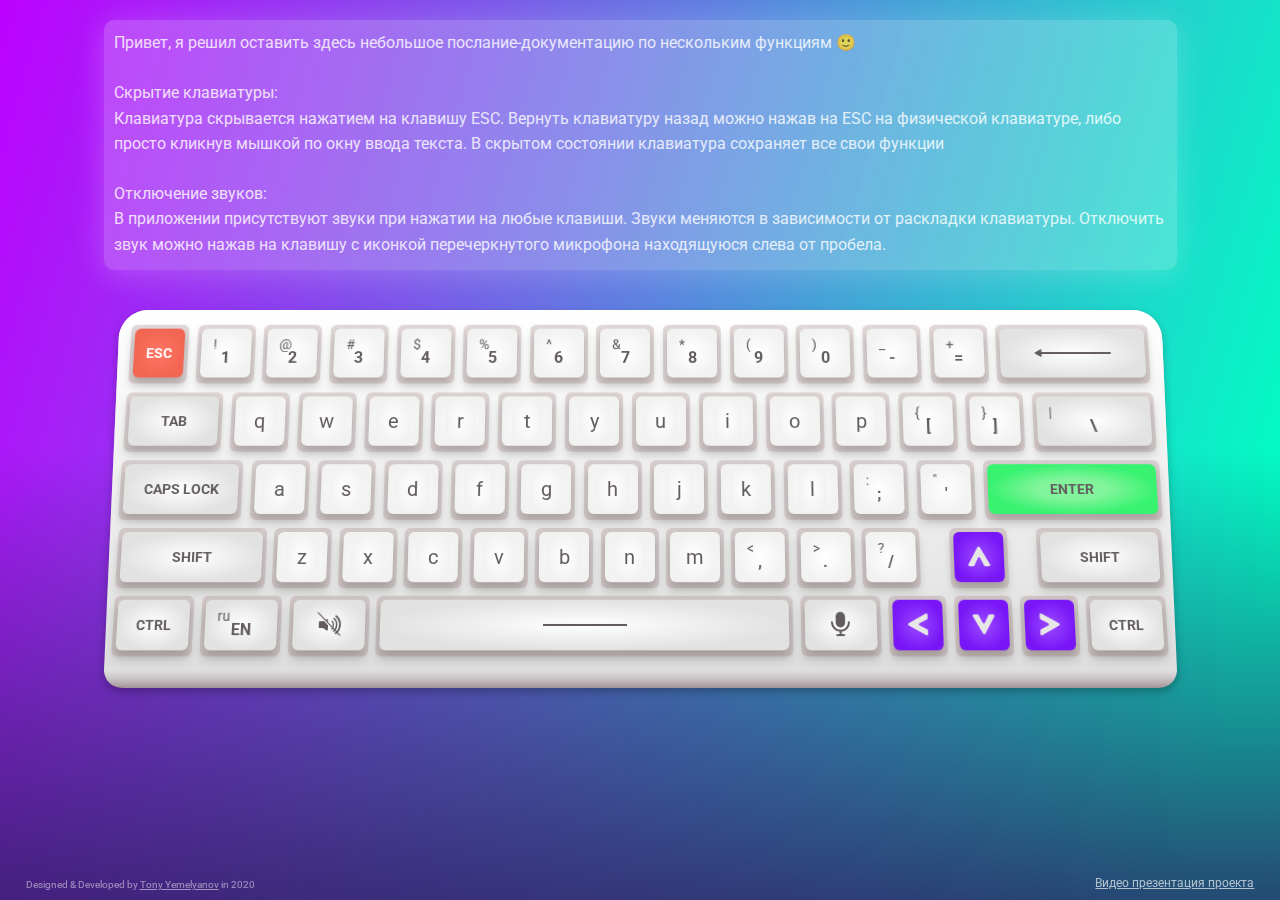
==== virtual-keyboard/index.html @ 0774f4b0 "feat: add new project description as a placeholder" ====
<!DOCTYPE html>
<html lang="en">

<head>
  <meta charset="UTF-8">
  <meta name="viewport" content="width=device-width, initial-scale=1.0">
  <link href="https://fonts.googleapis.com/css2?family=Roboto:wght@400;700&display=swap" rel="stylesheet">
  <link rel="icon" href="./assets/svg/favicon.png">
  <link rel="stylesheet" href="./css/main.min.css">
  <title>Virtual Keyboard</title>
</head>

<body>
  <main>
    <div class="container">

      <div class="screen-wrapper">
        <textarea class="screen" name="text-input" placeholder="Привет, я решил оставить здесь небольшое послание-документацию по нескольким функциям 🙂
   
Скрытие клавиатуры:
Клавиатура скрывается нажатием на клавишу ESC. Вернуть клавиатуру назад можно нажав на ESC на физической клавиатуре, либо просто кликнув мышкой по окну ввода текста. В скрытом состоянии клавиатура сохраняет все свои функции

Отключение звуков:
В приложении присутствуют звуки при нажатии на любые клавиши. Звуки меняются в зависимости от раскладки клавиатуры. Отключить звук можно нажав на клавишу с иконкой перечеркнутого микрофона находящуюся слева от пробела.

Голосовой ввод:
Функция голосового ввода запускается кнопкой с иконкой микрофона — находится она справа от пробела. Язык голосового ввода меняется в зависимости от текущей раскладки виртуальной клавиатуры. Для того чтобы приложение могло использовать микрофон, необходимо дать странице в браузере разрешение на использование микрофона, в противном случае при нажатии на кнопку голосового ввода здесь появится соответствующее сообщение. После предоставления разрешения и нажатия на кнопку, ее цвет поменяется, и функция голосового ввода будет работать до тех пор, пока ее не отключить. Отключается она повторным нажатием на ту же кнопку.

Язык:
Язык виртуальной клавиатуры никак не связан с языком, выбранным в системе — то есть если у вас в системе в данный момент русская раскладка, а раскладка виртуальной клавиатуры английская — ввод будет таким как на виртуальной клавиатуре даже если использовать приложения печатая на физической клавиатуре — это фича. Язык раскладки виртуальной клавиатуры меняется по нажатию на соответствующею клавишу, находящуюся справа от левого ctrl, но также можно и просто воспользоваться стандартной комбинацией Alt+Shift.

Стрелки:
Горизонтальные стрелки работают как обычные, а вертикальные переносят положение печати в самое начало текста, либо в самый конец (в зависимости от стрелки). При зажатом шифте стрелки позволяют выделять текст — работает это не как мы привыкли, но очень удобно 🤩 
* Если вдруг функционал вертикальных стрелок и выделение текста с их помощью, покажутся забагованными, пожалуйста не снижайте за это оценку, так как этот функционал не требуется по заданию — я сделал его ради интереса )

Спасибо что дочитали послание-документацию, надеюсь проверять этот проект будет интересно, я старался на максимум 🙂
Если возникнут вопросы, можно написать мне в Дискорде (TonyYem#4672)

"></textarea>
      </div>

      <div class="desk">

      </div>

      <div class="desk-wrapper">

        <div class="keyboard">
          <!-- row 1 -->
          <div class="key-row">
            <div class="key escape-wrapper" data="esc">
              <div class="key-special key__escape">ESC</div>
            </div>
            <div class="key num-wrapper">
              <div class="key-double key-input key-number" data="1" key="Digit1"><span class="symbols"><span
                    class="first">!</span><span class="second">1</span></span></div>
            </div>
            <div class="key num-wrapper">
              <div class="key-double key-input key-number" data="2" key="Digit2"><span class="symbols"><span
                    class="first">@</span><span class="second">2</span></span></div>
            </div>
            <div class="key num-wrapper">
              <div class="key-double key-input key-number" data="3" key="Digit3"><span class="symbols"><span
                    class="first">#</span><span class="second">3</span></span></div>
            </div>
            <div class="key num-wrapper">
              <div class="key-double key-input key-number" data="4" key="Digit4"><span class="symbols"><span
                    class="first">$</span><span class="second">4</span></span></div>
            </div>
            <div class="key num-wrapper">
              <div class="key-double key-input key-number" data="5" key="Digit5"><span class="symbols"><span
                    class="first">%</span><span class="second">5</span></span></div>
            </div>
            <div class="key num-wrapper">
              <div class="key-double key-input key-number" data="6" key="Digit6"><span class="symbols"><span
                    class="first">^</span><span class="second">6</span></span></div>
            </div>
            <div class="key num-wrapper">
              <div class="key-double key-input key-number" data="7" key="Digit7"><span class="symbols"><span
                    class="first">&</span><span class="second">7</span></span></div>
            </div>
            <div class="key num-wrapper">
              <div class="key-double key-input key-number" data="8" key="Digit8"><span class="symbols"><span
                    class="first">*</span><span class="second">8</span></span></div>
            </div>
            <div class="key num-wrapper">
              <div class="key-double key-input key-number" data="9" key="Digit9"><span class="symbols"><span
                    class="first">(</span><span class="second">9</span></span></div>
            </div>
            <div class="key num-wrapper">
              <div class="key-double key-input key-number" data="0" key="Digit0"><span class="symbols"><span
                    class="first">)</span><span class="second">0</span></span></div>
            </div>
            <div class="key num-wrapper">
              <div class="key-double key-input key-number" data="-" key="Minus"><span class="symbols"><span
                    class="first">_</span><span class="second">-</span></span></div>
            </div>
            <div class="key num-wrapper">
              <div class="key-double key-input key-number" data="=" key="Equal"><span class="symbols"><span
                    class="first">+</span><span class="second">=</span></span></div>
            </div>
            <div class="key backspace-wrapper">
              <div class="key-special key__backspace" key="Backspace"></div>
            </div>
          </div>
          <!-- row 2 -->
          <div class="key-row">
            <div class="key tab-wrapper">
              <div class="key-input key-special key__tab" data="&nbsp;&nbsp;&nbsp;&nbsp;" key="Tab">TAB</div>
            </div>
            <div class="key letter-wrapper">
              <div class="key-input key-letter key-switchable" data="q" key="KeyQ">q</div>
            </div>
            <div class="key letter-wrapper">
              <div class="key-input key-letter key-switchable" data="w" key="KeyW">w</div>
            </div>
            <div class="key letter-wrapper">
              <div class="key-input key-letter key-switchable" data="e" key="KeyE">e</div>
            </div>
            <div class="key letter-wrapper">
              <div class="key-input key-letter key-switchable" data="r" key="KeyR">r</div>
            </div>
            <div class="key letter-wrapper">
              <div class="key-input key-letter key-switchable" data="t" key="KeyT">t</div>
            </div>
            <div class="key letter-wrapper">
              <div class="key-input key-letter key-switchable" data="y" key="KeyY">y</div>
            </div>
            <div class="key letter-wrapper">
              <div class="key-input key-letter key-switchable" data="u" key="KeyU">u</div>
            </div>
            <div class="key letter-wrapper">
              <div class="key-input key-letter key-switchable" data="i" key="KeyI">i</div>
            </div>
            <div class="key letter-wrapper">
              <div class="key-input key-letter key-switchable" data="o" key="KeyO">o</div>
            </div>
            <div class="key letter-wrapper">
              <div class="key-input key-letter key-switchable" data="p" key="KeyP">p</div>
            </div>
            <div class="key letter-wrapper">
              <div class="key-input key-double key-extra key-switchable" data="[" key="BracketLeft"><span
                  class="symbols"><span class="first">{</span><span class="second">[</span></span></div>
            </div>
            <div class="key letter-wrapper">
              <div class="key-input key-double key-extra key-switchable" data="]" key="BracketRight"><span
                  class="symbols"><span class="first">}</span><span class="second">]</span></span></div>
            </div>
            <div class="key">
              <div class="key-input key-double key__backslash key-extra key-switchable" data="\" key="Backslash"><span
                  class="symbols"><span class="first">|</span><span class="second">\</span></span></div>
            </div>
          </div>
          <!-- row 3 -->
          <div class="key-row">
            <!-- <div class="key key__active-grad caps-wrapper"> -->
            <div class="key caps-wrapper">
              <!-- <div class="key-special key__pressed key__caps">CAPS LOCK</div> -->
              <div class="key-special key__caps">CAPS LOCK</div>
            </div>
            <div class="key letter-wrapper">
              <div class="key-input key-letter key-switchable" data="a" key="KeyA">a</div>
            </div>
            <div class="key letter-wrapper">
              <div class="key-input key-letter key-switchable" data="s" key="KeyS">s</div>
            </div>
            <div class="key letter-wrapper">
              <div class="key-input key-letter key-switchable" data="d" key="KeyD">d</div>
            </div>
            <div class="key letter-wrapper">
              <div class="key-input key-letter key-switchable" data="f" key="KeyF">f</div>
            </div>
            <div class="key letter-wrapper">
              <div class="key-input key-letter key-switchable" data="g" key="KeyG">g</div>
            </div>
            <div class="key letter-wrapper">
              <div class="key-input key-letter key-switchable" data="h" key="KeyH">h</div>
            </div>
            <div class="key letter-wrapper">
              <div class="key-input key-letter key-switchable" data="j" key="KeyJ">j</div>
            </div>
            <div class="key letter-wrapper">
              <div class="key-input key-letter key-switchable" data="k" key="KeyK">k</div>
            </div>
            <div class="key letter-wrapper">
              <div class="key-input key-letter key-switchable" data="l" key="KeyL">l</div>
            </div>
            <div class="key letter-wrapper">
              <div class="key-input key-double key-extra key-switchable" data=";" key="Semicolon"><span
                  class="symbols"><span class="first">:</span><span class="second">;</span></span></div>
            </div>
            <div class="key letter-wrapper">
              <div class="key-input key-double key-extra key-switchable" data="'" key="Quote"><span
                  class="symbols"><span class="first">"</span><span class="second">'</span></span></div>
            </div>
            <div class="key">
              <div class="key-input key-special key__enter" data="&#13" key="Enter">ENTER</div>
            </div>
          </div>

          <!-- row 4 -->
          <div class="key-row">
            <div class="key lshift-wrapper">
              <div class="key-special key__lshift" data="shift">SHIFT</div>
            </div>
            <div class="key letter-wrapper">
              <div class="key-input key-letter key-switchable" data="z" key="KeyZ">z</div>
            </div>
            <div class="key letter-wrapper">
              <div class="key-input key-letter key-switchable" data="x" key="KeyX">x</div>
            </div>
            <div class="key letter-wrapper">
              <div class="key-input key-letter key-switchable" data="c" key="KeyC">c</div>
            </div>
            <div class="key letter-wrapper">
              <div class="key-input key-letter key-switchable" data="v" key="KeyV">v</div>
            </div>
            <div class="key letter-wrapper">
              <div class="key-input key-letter key-switchable" data="b" key="KeyB">b</div>
            </div>
            <div class="key letter-wrapper">
              <div class="key-input key-letter key-switchable" data="n" key="KeyN">n</div>
            </div>
            <div class="key letter-wrapper">
              <div class="key-input key-letter key-switchable" data="m" key="KeyM">m</div>
            </div>
            <div class="key letter-wrapper">
              <div class="key-input key-double key-extra key-switchable" data="," key="Comma"><span
                  class="symbols"><span class="first">
                    <</span> <span class="second">,
                  </span></span></div>
            </div>
            <div class="key letter-wrapper">
              <div class="key-input key-double key-extra key-switchable" data="." key="Period"><span
                  class="symbols"><span class="first">></span><span class="second">.</span></span></div>
            </div>
            <div class="key letter-wrapper" id="beforeArr">
              <div class="key-input key-double key-extra key-switchable" data="/" key="Slash"><span
                  class="symbols"><span class="first">?</span><span class="second">/</span></span></div>
            </div>
            <div class="key arrow-wrapper" id="arrow-top">
              <div class="key-arrow key__arrtop" data="top"></div>
            </div>
            <div class="key rshift-wrapper">
              <div class="key-special key__rshift" data="shift">SHIFT</div>
            </div>
          </div>

          <!-- row 5 -->
          <div class="key-row">
            <div class="key lctrl-wrapper ctrlKeys">
              <div class="key-special key__lctrl">CTRL</div>
            </div>
            <div class="key">
              <div class="key-double key__lang"><span class="symbols"><span class="first">ru</span><span
                    class="second">EN</span></span></div>
            </div>
            <div class="key mute-wrapper">
              <div class="key-special key__mute"></div>
            </div>
            <div class="key space-wrapper">
              <div class="key-input key-special key__space" data=" " key="Space"></div>
            </div>
            <div class="key speak-wrapper">
              <div class="key-special key__speak"></div>
            </div>
            <div class="key arrow-wrapper" id="arrow-left">
              <div class="key-arrow key__arrleft" data="left"></div>
            </div>
            <div class="key arrow-wrapper" id="arrow-bot">
              <div class="key-arrow key__arrbot" data="bottom"></div>
            </div>
            <div class="key arrow-wrapper" id="arrow-right">
              <div class="key-arrow key__arrright" data="right"></div>
            </div>
            <div class="key rctrl-wrapper ctrlKeys">
              <div class="key-special key__rctrl">CTRL</div>

            </div>
          </div>

        </div>

      </div>

      <a href="https://youtu.be/UtrLPo7qcpk" class="about" target="_blank">
        Видео презентация проекта
      </a>

      <div class="copyright">
        Designed & Developed by <a href="https://github.com/macroG0D" target="_blank">Tony Yemelyanov</a> in 2020
      </div>
    </div>

  </main>


  <script src="js/main.js"></script>
</body>

</html>
---- virtual-keyboard/css/main.min.css ----
article,aside,details,figcaption,figure,footer,header,hgroup,nav,section,summary{display:block}audio,canvas,video{display:inline-block}audio:not([controls]){display:none;height:0}[hidden],template{display:none}html{background:#fff;color:#000;-webkit-text-size-adjust:100%;-ms-text-size-adjust:100%}html,button,input,select,textarea{font-family:sans-serif}body{margin:0}a{background:transparent}a:focus{outline:thin dotted}a:hover,a:active{outline:0}h1{font-size:2em;margin:0.67em 0}h2{font-size:1.5em;margin:0.83em 0}h3{font-size:1.17em;margin:1em 0}h4{font-size:1em;margin:1.33em 0}h5{font-size:.83em;margin:1.67em 0}h6{font-size:.75em;margin:2.33em 0}abbr[title]{border-bottom:1px dotted}b,strong{font-weight:bold}dfn{font-style:italic}mark{background:#ff0;color:#000}code,kbd,pre,samp{font-family:monospace, serif;font-size:1em}pre{white-space:pre;white-space:pre-wrap;word-wrap:break-word}q{quotes:"\201C" "\201D" "\2018" "\2019"}q:before,q:after{content:'';content:none}small{font-size:80%}sub,sup{font-size:75%;line-height:0;position:relative;vertical-align:baseline}sup{top:-0.5em}sub{bottom:-0.25em}img{border:0}svg:not(:root){overflow:hidden}figure{margin:0}fieldset{border:1px solid #c0c0c0;margin:0 2px;padding:0.35em 0.625em 0.75em}legend{border:0;padding:0;white-space:normal}button,input,select,textarea{font-family:inherit;font-size:100%;margin:0;vertical-align:baseline}button,input{line-height:normal}button,select{text-transform:none}button,html input[type="button"],input[type="reset"],input[type="submit"]{-webkit-appearance:button;cursor:pointer}button[disabled],input[disabled]{cursor:default}button::-moz-focus-inner,input::-moz-focus-inner{border:0;padding:0}textarea{overflow:auto;vertical-align:top}table{border-collapse:collapse;border-spacing:0}input[type="search"]{-webkit-appearance:textfield;-webkit-box-sizing:content-box;box-sizing:content-box}input[type="search"]::-webkit-search-cancel-button,input[type="search"]::-webkit-search-decoration{-webkit-appearance:none}input[type="checkbox"],input[type="radio"]{-webkit-box-sizing:border-box;box-sizing:border-box;padding:0}:root{font-size:10px;font-family:Roboto}*{-webkit-box-sizing:border-box;box-sizing:border-box}a{outline:none}a:focus{outline:none}textarea{resize:none;outline:none;border:none}main{background:linear-gradient(285.81deg, #00FFC2 6.69%, #BD00FF 100.21%),linear-gradient(90deg, #ABBAC8 0%, #B4C4D2 100%),#C4C4C4;min-height:100vh;position:relative}main .container{max-width:120rem;padding:0 1rem;margin:auto}main .container .copyright{color:rgba(255,255,255,0.5);position:fixed;bottom:1rem;left:2%;z-index:1;max-width:52%;text-align:left}main .container .copyright a{color:rgba(255,255,255,0.5)}main .container .about{color:rgba(255,255,255,0.644);position:fixed;z-index:1;text-align:right;font-size:1.2rem;right:2%;bottom:1rem;max-width:45%}main .screen-wrapper{min-width:10rem;max-width:107.3rem;padding:6rem 1rem 0;margin:auto;display:-webkit-box;display:-ms-flexbox;display:flex;-webkit-box-pack:center;-ms-flex-pack:center;justify-content:center}@media (max-height: 900px){main .screen-wrapper{padding:2rem 0 0}}main .screen{font-family:Roboto;font-weight:400;font-size:1.8rem;line-height:140%;padding:2.4rem 4rem 4rem 2.8rem;z-index:10;width:80%;min-width:10rem;max-width:107.3rem;height:30rem;max-height:30rem;background:rgba(255,255,255,0.22);-webkit-box-shadow:0px 4px 30px 2px rgba(255,255,255,0.2);box-shadow:0px 4px 30px 2px rgba(255,255,255,0.2);border-radius:1rem;color:#fff;-webkit-transition:all .4s;transition:all .4s;cursor:auto}main .screen::-webkit-input-placeholder{color:#fff;font-size:1.6rem;opacity:0.8}main .screen:-ms-input-placeholder{color:#fff;font-size:1.6rem;opacity:0.8}main .screen::-ms-input-placeholder{color:#fff;font-size:1.6rem;opacity:0.8}main .screen::placeholder{color:#fff;font-size:1.6rem;opacity:0.8}main .screen::-webkit-scrollbar{width:1.4rem}main .screen::-webkit-scrollbar-track{background-color:rgba(255,255,255,0.212)}main .screen::-webkit-scrollbar-thumb{background-color:rgba(51,255,153,0.89);border-radius:5rem}@media (max-height: 900px){main .screen{padding:1rem;max-height:25rem;width:100%}}@media (max-height: 740px){main .screen{max-height:20rem}}@media (max-height: 687px){main .screen{max-height:15rem}}main .desk-wrapper{padding:0;padding-bottom:6rem;position:relative;overflow:hidden}@media (max-height: 900px){main .desk-wrapper{padding-bottom:1rem}}main .keyboard{-webkit-perspective-origin:50% 50%;perspective-origin:50% 50%;-webkit-perspective:70rem;perspective:70rem;margin:4rem auto;padding-top:1.4rem;background:url("../assets/svg/keyboard_skeleton.svg");background-size:cover;background-repeat:no-repeat;height:37.8rem;min-width:10rem;max-width:107.3rem;position:relative;-webkit-user-select:none;-moz-user-select:none;-ms-user-select:none;user-select:none;bottom:0;-webkit-transition:bottom 0.4s;transition:bottom 0.4s;z-index:10;-webkit-filter:drop-shadow(0px 4px 4px rgba(0,0,0,0.25));filter:drop-shadow(0px 4px 4px rgba(0,0,0,0.25))}@media (max-width: 1140px){main .keyboard{-webkit-perspective-origin:0% 0%;perspective-origin:0% 0%;-webkit-perspective:0rem;perspective:0rem;background:rgba(255,255,255,0.589);border-radius:1.5rem}}@media (max-height: 687px){main .keyboard{margin-top:1.5rem}}@media (max-height: 612px){main .keyboard:nth-child(n){height:100%;padding-bottom:1rem}}main .keyboard__hidden{bottom:-50rem}main .key-row{display:-webkit-box;display:-ms-flexbox;display:flex;height:6rem;-webkit-box-pack:justify;-ms-flex-pack:justify;justify-content:space-between;margin:0 auto .8rem auto}main .key-row:first-child{width:95%}main .key-row:nth-child(2){width:96%}main .key-row:nth-child(3){width:97%}main .key-row:nth-child(4){width:97.5%}main .key-row:last-child{width:98.2%}@media (max-width: 1140px){main .key-row{-webkit-transform:rotateX(0deg);transform:rotateX(0deg)}main .key-row:nth-child(n){width:99%}}@media (max-width: 906px){main .key-row{-webkit-box-pack:justify;-ms-flex-pack:justify;justify-content:space-between}main .key-row:nth-child(n){width:99%}}@media (max-height: 612px){main .key-row:nth-child(n){height:5.5rem}}@media (max-height: 540px){main .key-row:nth-child(n){height:5rem}}.key-special{display:-webkit-box;display:-ms-flexbox;display:flex;position:relative;-webkit-box-pack:center;-ms-flex-pack:center;justify-content:center;min-width:5rem;width:5rem;height:5rem;padding:1.2rem;-webkit-box-align:center;-ms-flex-align:center;align-items:center;border-radius:.6rem;background:radial-gradient(50% 50% at 50% 50%, #fff 0%, rgba(255,255,255,0) 100%);font-size:1.4rem;font-weight:700;color:#fff}.key-special:hover{-webkit-filter:drop-shadow(0px 4px 5px rgba(0,0,0,0));filter:drop-shadow(0px 4px 5px rgba(0,0,0,0));-webkit-transform:rotateZ(0.5deg);transform:rotateZ(0.5deg)}@media (max-width: 1140px){.key-special{width:10rem}}@media (max-width: 906px){.key-special{font-size:1.4rem;width:100%}}.key-double{display:-webkit-box;display:-ms-flexbox;display:flex;-webkit-box-pack:center;-ms-flex-pack:center;justify-content:center;width:5rem;height:5rem;padding:1.2rem;-webkit-box-align:center;-ms-flex-align:center;align-items:center;border-radius:.6rem;background:radial-gradient(50% 50% at 50% 50%, #fff 0%, rgba(255,255,255,0) 100%);font-size:1.4rem;font-weight:700;color:#625c5c;background:radial-gradient(50% 50% at 50% 50%, #fff 0%, rgba(255,255,255,0) 100%),#F2F2F2}.key-double .symbols{display:-webkit-box;display:-ms-flexbox;display:flex;-webkit-box-orient:vertical;-webkit-box-direction:normal;-ms-flex-direction:column;flex-direction:column;width:100%}.key-double .symbols .first{font-size:1.4rem;font-weight:400;position:relative}.key-double .symbols .second{position:relative;font-size:1.6rem;margin:auto;bottom:0.4rem}.key-double:hover{-webkit-filter:drop-shadow(0px 4px 5px rgba(0,0,0,0));filter:drop-shadow(0px 4px 5px rgba(0,0,0,0));-webkit-transform:rotateZ(0.5deg);transform:rotateZ(0.5deg)}@media (max-width: 1140px){.key-double{width:5rem}}@media (max-width: 906px){.key-double{width:100%;border-radius:.4rem}.key-double .symbols .first{font-size:1.4rem;left:-.5rem}.key-double .symbols .second{font-size:1.4rem;bottom:0rem;right:-.5rem}}@media (max-width: 740px){.key-double .symbols{width:100%;margin:auto}.key-double .symbols .first{right:0}.key-double .symbols .second{right:0rem}}.key-letter{display:-webkit-box;display:-ms-flexbox;display:flex;-webkit-box-pack:center;-ms-flex-pack:center;justify-content:center;width:5rem;height:5rem;padding:1.2rem;-webkit-box-align:center;-ms-flex-align:center;align-items:center;border-radius:.6rem;background:radial-gradient(50% 50% at 50% 50%, #fff 0%, rgba(255,255,255,0) 100%);font-size:2rem;font-weight:400;color:#625c5c;background:radial-gradient(50% 50% at 50% 50%, #fff 0%, rgba(255,255,255,0) 100%),#F2F2F2}.key-letter:hover{-webkit-filter:drop-shadow(0px 4px 5px rgba(0,0,0,0));filter:drop-shadow(0px 4px 5px rgba(0,0,0,0));-webkit-transform:rotateZ(0.5deg);transform:rotateZ(0.5deg)}@media (max-width: 906px){.key-letter{width:95%;font-size:1.6rem;border-radius:.4rem}}@media (max-width: 620px){.key-letter{font-size:1.5rem}}.key{display:-webkit-box;display:-ms-flexbox;display:flex;-webkit-box-pack:center;-ms-flex-pack:center;justify-content:center;-webkit-box-align:center;-ms-flex-align:center;align-items:center;padding:.4rem .4rem .6rem;background:rgba(152,113,113,0.26);height:6rem;cursor:pointer;-webkit-filter:drop-shadow(0px 0.6rem 0.4rem rgba(0,0,0,0.25));filter:drop-shadow(0px 0.6rem 0.4rem rgba(0,0,0,0.25));border-radius:.6rem}.key .key-special{background:radial-gradient(50% 50% at 50% 50%, #fff 0%, rgba(255,255,255,0) 100%),#E2E2E2}.key .key-arrow{display:-webkit-box;display:-ms-flexbox;display:flex;-webkit-box-pack:center;-ms-flex-pack:center;justify-content:center;width:5rem;height:5rem;padding:1.2rem;-webkit-box-align:center;-ms-flex-align:center;align-items:center;border-radius:.6rem;background:radial-gradient(50% 50% at 50% 50%, #fff 0%, rgba(255,255,255,0) 100%);font-weight:400;position:relative;background:radial-gradient(50% 50% at 50% 50%, #9948FF 0%, rgba(153,72,255,0) 100%),#7916F7}.key .key-arrow:hover{-webkit-filter:drop-shadow(0px 4px 5px rgba(0,0,0,0));filter:drop-shadow(0px 4px 5px rgba(0,0,0,0));-webkit-transform:rotateZ(0.5deg);transform:rotateZ(0.5deg)}.key__escape{background:radial-gradient(50% 50% at 50% 50%, #FF7563 0%, #F16552 100%),#F16552 !important}@media (max-width: 1140px){.key__escape{width:5rem}}.key__backspace{display:-webkit-box;display:-ms-flexbox;display:flex;position:relative;-webkit-box-pack:center;-ms-flex-pack:center;justify-content:center;min-width:5rem;width:14.5rem;height:5rem;padding:1.2rem;-webkit-box-align:center;-ms-flex-align:center;align-items:center;border-radius:.6rem;background:radial-gradient(50% 50% at 50% 50%, #fff 0%, rgba(255,255,255,0) 100%);font-size:1.4rem;font-weight:700;color:#625c5c}.key__backspace:hover{-webkit-filter:drop-shadow(0px 4px 5px rgba(0,0,0,0));filter:drop-shadow(0px 4px 5px rgba(0,0,0,0));-webkit-transform:rotateZ(0.5deg);transform:rotateZ(0.5deg)}@media (max-width: 1140px){.key__backspace{width:10rem}}@media (max-width: 906px){.key__backspace{font-size:1.4rem;width:100%}}.key__backspace:after{content:url(../assets/svg/backspace.svg);position:absolute}@media (max-width: 1140px){.key__backspace{width:10rem}.key__backspace:after{content:url(../assets/svg/backspace-small.svg);position:absolute}}.key__tab{display:-webkit-box;display:-ms-flexbox;display:flex;position:relative;-webkit-box-pack:center;-ms-flex-pack:center;justify-content:center;min-width:5rem;width:8.9rem;height:5rem;padding:1.2rem;-webkit-box-align:center;-ms-flex-align:center;align-items:center;border-radius:.6rem;background:radial-gradient(50% 50% at 50% 50%, #fff 0%, rgba(255,255,255,0) 100%);font-size:1.4rem;font-weight:700;color:#625c5c}.key__tab:hover{-webkit-filter:drop-shadow(0px 4px 5px rgba(0,0,0,0));filter:drop-shadow(0px 4px 5px rgba(0,0,0,0));-webkit-transform:rotateZ(0.5deg);transform:rotateZ(0.5deg)}@media (max-width: 1140px){.key__tab{width:10rem}}@media (max-width: 906px){.key__tab{font-size:1.4rem;width:100%}}.key__backslash{display:-webkit-box;display:-ms-flexbox;display:flex;-webkit-box-pack:center;-ms-flex-pack:center;justify-content:center;width:11.4rem;height:5rem;padding:1.2rem;-webkit-box-align:center;-ms-flex-align:center;align-items:center;border-radius:.6rem;background:radial-gradient(50% 50% at 50% 50%, #fff 0%, rgba(255,255,255,0) 100%);font-size:1.4rem;font-weight:700;color:#625c5c;background:radial-gradient(50% 50% at 50% 50%, #fff 0%, rgba(255,255,255,0) 100%),#E2E2E2}.key__backslash .symbols{display:-webkit-box;display:-ms-flexbox;display:flex;-webkit-box-orient:vertical;-webkit-box-direction:normal;-ms-flex-direction:column;flex-direction:column;width:100%}.key__backslash .symbols .first{font-size:1.4rem;font-weight:400;position:relative}.key__backslash .symbols .second{position:relative;font-size:1.6rem;margin:auto;bottom:0.4rem}.key__backslash:hover{-webkit-filter:drop-shadow(0px 4px 5px rgba(0,0,0,0));filter:drop-shadow(0px 4px 5px rgba(0,0,0,0));-webkit-transform:rotateZ(0.5deg);transform:rotateZ(0.5deg)}@media (max-width: 1140px){.key__backslash{width:5rem}}@media (max-width: 906px){.key__backslash{width:100%;border-radius:.4rem}.key__backslash .symbols .first{font-size:1.4rem;left:-.5rem}.key__backslash .symbols .second{font-size:1.4rem;bottom:0rem;right:-.5rem}}@media (max-width: 740px){.key__backslash .symbols{width:100%;margin:auto}.key__backslash .symbols .first{right:0}.key__backslash .symbols .second{right:0rem}}.key__caps{display:-webkit-box;display:-ms-flexbox;display:flex;position:relative;-webkit-box-pack:center;-ms-flex-pack:center;justify-content:center;min-width:5rem;width:11.4rem;height:5rem;padding:1.2rem;-webkit-box-align:center;-ms-flex-align:center;align-items:center;border-radius:.6rem;background:radial-gradient(50% 50% at 50% 50%, #fff 0%, rgba(255,255,255,0) 100%);font-size:1.4rem;font-weight:700;color:#625c5c}.key__caps:hover{-webkit-filter:drop-shadow(0px 4px 5px rgba(0,0,0,0));filter:drop-shadow(0px 4px 5px rgba(0,0,0,0));-webkit-transform:rotateZ(0.5deg);transform:rotateZ(0.5deg)}@media (max-width: 1140px){.key__caps{width:10rem}}@media (max-width: 906px){.key__caps{font-size:1.4rem;width:100%}}.key__enter{display:-webkit-box;display:-ms-flexbox;display:flex;position:relative;-webkit-box-pack:center;-ms-flex-pack:center;justify-content:center;min-width:5rem;width:16.9rem;height:5rem;padding:1.2rem;-webkit-box-align:center;-ms-flex-align:center;align-items:center;border-radius:.6rem;background:radial-gradient(50% 50% at 50% 50%, #fff 0%, rgba(255,255,255,0) 100%);font-size:1.4rem;font-weight:700;color:#625c5c;background:radial-gradient(50% 50% at 50% 50%, #82f49b 40.62%, rgba(0,255,85,0.541) 100%),#79e490 !important}.key__enter:hover{-webkit-filter:drop-shadow(0px 4px 5px rgba(0,0,0,0));filter:drop-shadow(0px 4px 5px rgba(0,0,0,0));-webkit-transform:rotateZ(0.5deg);transform:rotateZ(0.5deg)}@media (max-width: 1140px){.key__enter{width:10rem}}@media (max-width: 906px){.key__enter{font-size:1.4rem;width:100%}}.key__lshift{display:-webkit-box;display:-ms-flexbox;display:flex;position:relative;-webkit-box-pack:center;-ms-flex-pack:center;justify-content:center;min-width:5rem;width:14.1rem;height:5rem;padding:1.2rem;-webkit-box-align:center;-ms-flex-align:center;align-items:center;border-radius:.6rem;background:radial-gradient(50% 50% at 50% 50%, #fff 0%, rgba(255,255,255,0) 100%);font-size:1.4rem;font-weight:700;color:#625c5c}.key__lshift:hover{-webkit-filter:drop-shadow(0px 4px 5px rgba(0,0,0,0));filter:drop-shadow(0px 4px 5px rgba(0,0,0,0));-webkit-transform:rotateZ(0.5deg);transform:rotateZ(0.5deg)}@media (max-width: 1140px){.key__lshift{width:10rem}}@media (max-width: 906px){.key__lshift{font-size:1.4rem;width:100%}}.key__rshift{display:-webkit-box;display:-ms-flexbox;display:flex;position:relative;-webkit-box-pack:center;-ms-flex-pack:center;justify-content:center;min-width:5rem;width:11.8rem;height:5rem;padding:1.2rem;-webkit-box-align:center;-ms-flex-align:center;align-items:center;border-radius:.6rem;background:radial-gradient(50% 50% at 50% 50%, #fff 0%, rgba(255,255,255,0) 100%);font-size:1.4rem;font-weight:700;color:#625c5c}.key__rshift:hover{-webkit-filter:drop-shadow(0px 4px 5px rgba(0,0,0,0));filter:drop-shadow(0px 4px 5px rgba(0,0,0,0));-webkit-transform:rotateZ(0.5deg);transform:rotateZ(0.5deg)}@media (max-width: 1140px){.key__rshift{width:10rem}}@media (max-width: 906px){.key__rshift{font-size:1.4rem;width:100%}}.key__lctrl,.key__rctrl,.key__mute,.key__speak{display:-webkit-box;display:-ms-flexbox;display:flex;position:relative;-webkit-box-pack:center;-ms-flex-pack:center;justify-content:center;min-width:5rem;width:7.2rem;height:5rem;padding:1.2rem;-webkit-box-align:center;-ms-flex-align:center;align-items:center;border-radius:.6rem;background:radial-gradient(50% 50% at 50% 50%, #fff 0%, rgba(255,255,255,0) 100%);font-size:1.4rem;font-weight:700;color:#625c5c}.key__lctrl:hover,.key__rctrl:hover,.key__mute:hover,.key__speak:hover{-webkit-filter:drop-shadow(0px 4px 5px rgba(0,0,0,0));filter:drop-shadow(0px 4px 5px rgba(0,0,0,0));-webkit-transform:rotateZ(0.5deg);transform:rotateZ(0.5deg)}@media (max-width: 1140px){.key__lctrl,.key__rctrl,.key__mute,.key__speak{width:10rem}}@media (max-width: 906px){.key__lctrl,.key__rctrl,.key__mute,.key__speak{font-size:1.4rem;width:100%}}.key__mute:after{content:url(../assets/svg/mute.svg);position:absolute}.key__speak:after{content:url(../assets/svg/speak.svg);position:absolute}.key__lang{display:-webkit-box;display:-ms-flexbox;display:flex;-webkit-box-pack:center;-ms-flex-pack:center;justify-content:center;width:7.2rem;height:5rem;padding:1.2rem;-webkit-box-align:center;-ms-flex-align:center;align-items:center;border-radius:.6rem;background:radial-gradient(50% 50% at 50% 50%, #fff 0%, rgba(255,255,255,0) 100%);font-size:1.4rem;font-weight:700;color:#625c5c;background:radial-gradient(50% 50% at 50% 50%, #fff 0%, rgba(255,255,255,0) 100%),#E2E2E2}.key__lang .symbols{display:-webkit-box;display:-ms-flexbox;display:flex;-webkit-box-orient:vertical;-webkit-box-direction:normal;-ms-flex-direction:column;flex-direction:column;width:100%}.key__lang .symbols .first{font-size:1.4rem;font-weight:400;position:relative}.key__lang .symbols .second{position:relative;font-size:1.6rem;margin:auto;bottom:0.4rem}.key__lang:hover{-webkit-filter:drop-shadow(0px 4px 5px rgba(0,0,0,0));filter:drop-shadow(0px 4px 5px rgba(0,0,0,0));-webkit-transform:rotateZ(0.5deg);transform:rotateZ(0.5deg)}@media (max-width: 1140px){.key__lang{width:5rem}}@media (max-width: 906px){.key__lang{width:100%;border-radius:.4rem}.key__lang .symbols .first{font-size:1.4rem;left:-.5rem}.key__lang .symbols .second{font-size:1.4rem;bottom:0rem;right:-.5rem}}@media (max-width: 740px){.key__lang .symbols{width:100%;margin:auto}.key__lang .symbols .first{right:0}.key__lang .symbols .second{right:0rem}}.key__space{display:-webkit-box;display:-ms-flexbox;display:flex;position:relative;-webkit-box-pack:center;-ms-flex-pack:center;justify-content:center;min-width:5rem;width:40.9rem;height:5rem;padding:1.2rem;-webkit-box-align:center;-ms-flex-align:center;align-items:center;border-radius:.6rem;background:radial-gradient(50% 50% at 50% 50%, #fff 0%, rgba(255,255,255,0) 100%);font-size:1.4rem;font-weight:700;color:#625c5c}.key__space:hover{-webkit-filter:drop-shadow(0px 4px 5px rgba(0,0,0,0));filter:drop-shadow(0px 4px 5px rgba(0,0,0,0));-webkit-transform:rotateZ(0.5deg);transform:rotateZ(0.5deg)}@media (max-width: 1140px){.key__space{width:10rem}}@media (max-width: 906px){.key__space{font-size:1.4rem;width:100%}}.key__space:after{content:"";position:absolute;width:8.4rem;height:0.2rem;background:#625c5c}.key__space:hover{-webkit-transform:rotateZ(0.15deg) !important;transform:rotateZ(0.15deg) !important}@media (max-width: 1140px){.key__space{width:25rem}}.key__arrtop{position:relative}.key__arrtop:after{content:"";background-image:url("../assets/svg/top.svg");background-size:100% 100%;width:100%;height:100%;position:absolute;top:.2rem}@media (max-width: 650px){.key__arrtop:after{width:80%;height:80%;top:.7rem}}.key__arrleft{position:relative}.key__arrleft:after{content:"";background-image:url("../assets/svg/left.svg");background-size:100% 100%;width:100%;height:100%;position:absolute;top:.2rem}@media (max-width: 650px){.key__arrleft:after{width:80%;height:80%;top:.7rem}}.key__arrbot{position:relative}.key__arrbot:after{content:"";background-image:url("../assets/svg/bot.svg");background-size:100% 100%;width:100%;height:100%;position:absolute;top:.2rem}@media (max-width: 650px){.key__arrbot:after{width:80%;height:80%;top:.7rem}}.key__arrright{position:relative}.key__arrright:after{content:"";background-image:url("../assets/svg/right.svg");background-size:100% 100%;width:100%;height:100%;position:absolute;top:.2rem}@media (max-width: 650px){.key__arrright:after{width:80%;height:80%;top:.7rem}}.key:hover{-webkit-transition:all .2s ease;transition:all .2s ease;-webkit-filter:drop-shadow(0px 4px 5px rgba(0,0,0,0));filter:drop-shadow(0px 4px 5px rgba(0,0,0,0));background:rgba(152,113,113,0.5)}.key__active-grad{-webkit-filter:drop-shadow(0px 4px 5px rgba(0,0,0,0));filter:drop-shadow(0px 4px 5px rgba(0,0,0,0))}.key__active-grad:before{content:"";background:linear-gradient(241deg, #39ffcc, #39d2ff, #ff39c3, #ff3939, #faff39, #25fb0f);background-size:1200% 1200%;-webkit-animation:gradient-animation 22s ease infinite;animation:gradient-animation 22s ease infinite;position:absolute;top:0;bottom:0;width:100%;height:100%;opacity:.8;z-index:-1;-webkit-filter:blur(15px);filter:blur(15px)}@-webkit-keyframes gradient-animation{0%{background-position:0% 79%}50%{background-position:100% 22%}100%{background-position:0% 79%}}@keyframes gradient-animation{0%{background-position:0% 79%}50%{background-position:100% 22%}100%{background-position:0% 79%}}.key__pressed{mix-blend-mode:multiply}.key__pressed:hover{-webkit-filter:drop-shadow(0px 4px 5px rgba(255,255,255,0));filter:drop-shadow(0px 4px 5px rgba(255,255,255,0));-webkit-transform:rotateZ(0);transform:rotateZ(0)}.desk{background:-webkit-gradient(linear, left top, left bottom, from(rgba(0,26,255,0)), to(#2E1C60));background:linear-gradient(180deg, rgba(0,26,255,0) 0%, #2E1C60 100%);opacity:0.8;position:absolute;width:100%;min-height:50%;left:0;bottom:0;z-index:1}@media (max-width: 1140px){#beforeArr{-webkit-box-ordinal-group:2;-ms-flex-order:1;order:1}}@media (max-width: 906px){#beforeArr{width:7rem}}@media (max-width: 740px){#beforeArr{width:8%}}@media (max-width: 1140px){.rshift-wrapper{-webkit-box-ordinal-group:2;-ms-flex-order:1;order:1}}@media (max-width: 989px){.rshift-wrapper{display:none}}@media (max-width: 989px){.rctrl-wrapper{display:none}}@media (max-width: 906px){.letter-wrapper,.num-wrapper{width:7%}}@media (max-width: 650px){.letter-wrapper,.num-wrapper{width:6%}}@media (max-width: 906px){.space-wrapper{width:22%}}@media (max-width: 906px){.tab-wrapper,.caps-wrapper,.lshift-wrapper,.lctrl-wrapper,.backspace-wrapper{max-width:6rem}}@media (max-width: 620px){.arrow-wrapper{width:8%}}#arrow-top{margin:0 2.2rem}@media (max-width: 1140px){#arrow-top{margin:0 1.5rem;margin:0}}@media (max-width: 1079px){#arrow-top{margin:0 -.3% 0 0}}@media (max-width: 906px){#arrow-top{margin:0 1.4% 0 0}}@media (max-width: 860px){#arrow-top{margin:0 1.2% 0 0}}@media (max-width: 740px){#arrow-top{margin:0 2.1% 0 0}}@media (max-width: 620px){#arrow-top{margin:0}}.hoverEffect{-webkit-transition:all .2s ease;transition:all .2s ease;-webkit-filter:drop-shadow(0px 4px 5px rgba(0,0,0,0));filter:drop-shadow(0px 4px 5px rgba(0,0,0,0));background:rgba(152,113,113,0.5)}.highlighted{color:#00ff77cc}
/*# sourceMappingURL=main.min.css.map */
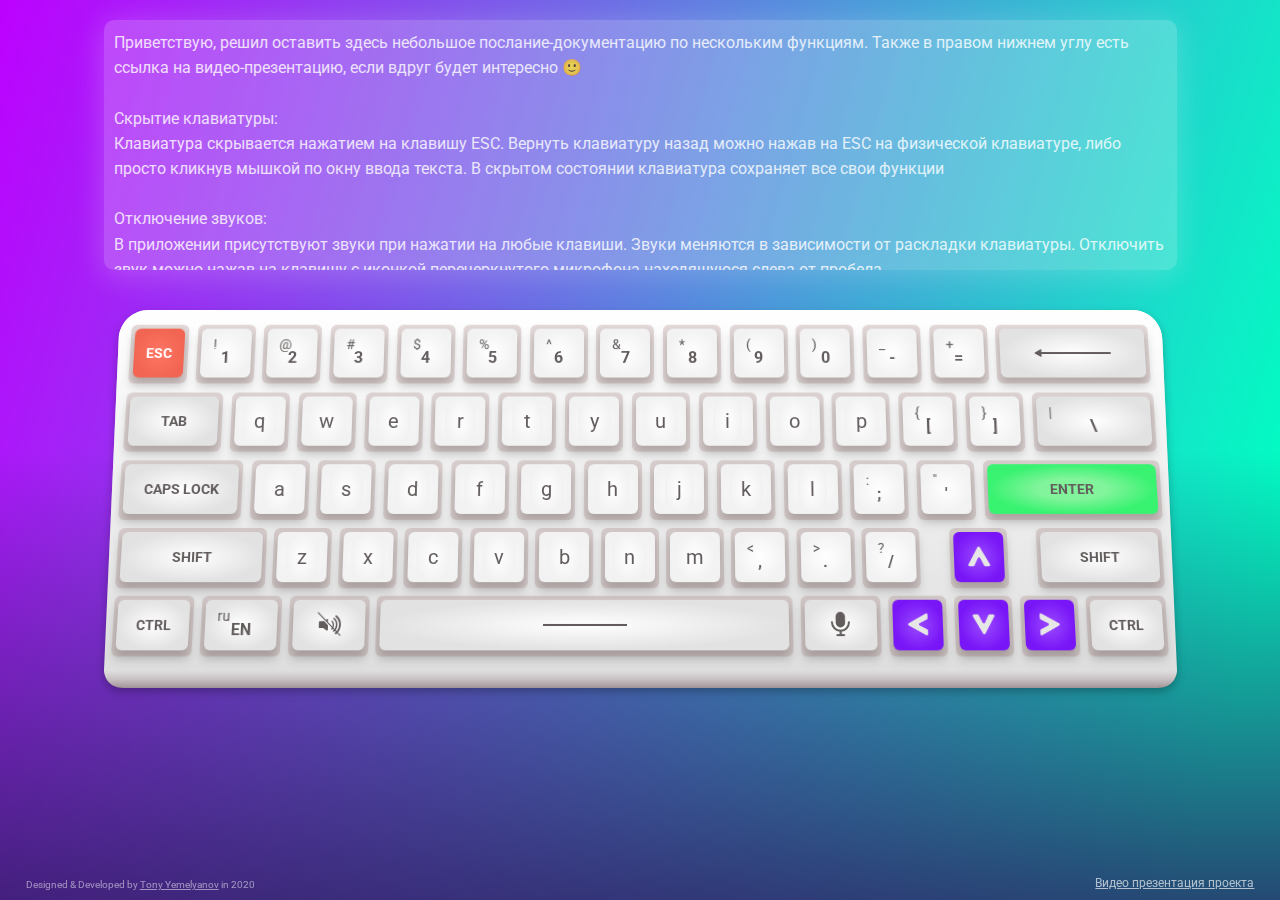
==== commit 4ba2d582: "refactor: change video-presentation link and placeholder description" ====
--- a/virtual-keyboard/index.html
+++ b/virtual-keyboard/index.html
@@ -15,7 +15,7 @@
     <div class="container">
 
       <div class="screen-wrapper">
-        <textarea class="screen" name="text-input" placeholder="Привет, я решил оставить здесь небольшое послание-документацию по нескольким функциям 🙂
+        <textarea class="screen" name="text-input" placeholder="Приветствую, решил оставить здесь небольшое послание-документацию по нескольким функциям. Также в правом нижнем углу есть ссылка на видео-презентацию, если вдруг будет интересно 🙂
    
 Скрытие клавиатуры:
 Клавиатура скрывается нажатием на клавишу ESC. Вернуть клавиатуру назад можно нажав на ESC на физической клавиатуре, либо просто кликнув мышкой по окну ввода текста. В скрытом состоянии клавиатура сохраняет все свои функции
@@ -283,7 +283,7 @@
 
       </div>
 
-      <a href="https://youtu.be/UtrLPo7qcpk" class="about" target="_blank">
+      <a href="https://youtu.be/mEaGvY6bZbU" class="about" target="_blank">
         Видео презентация проекта
       </a>
 
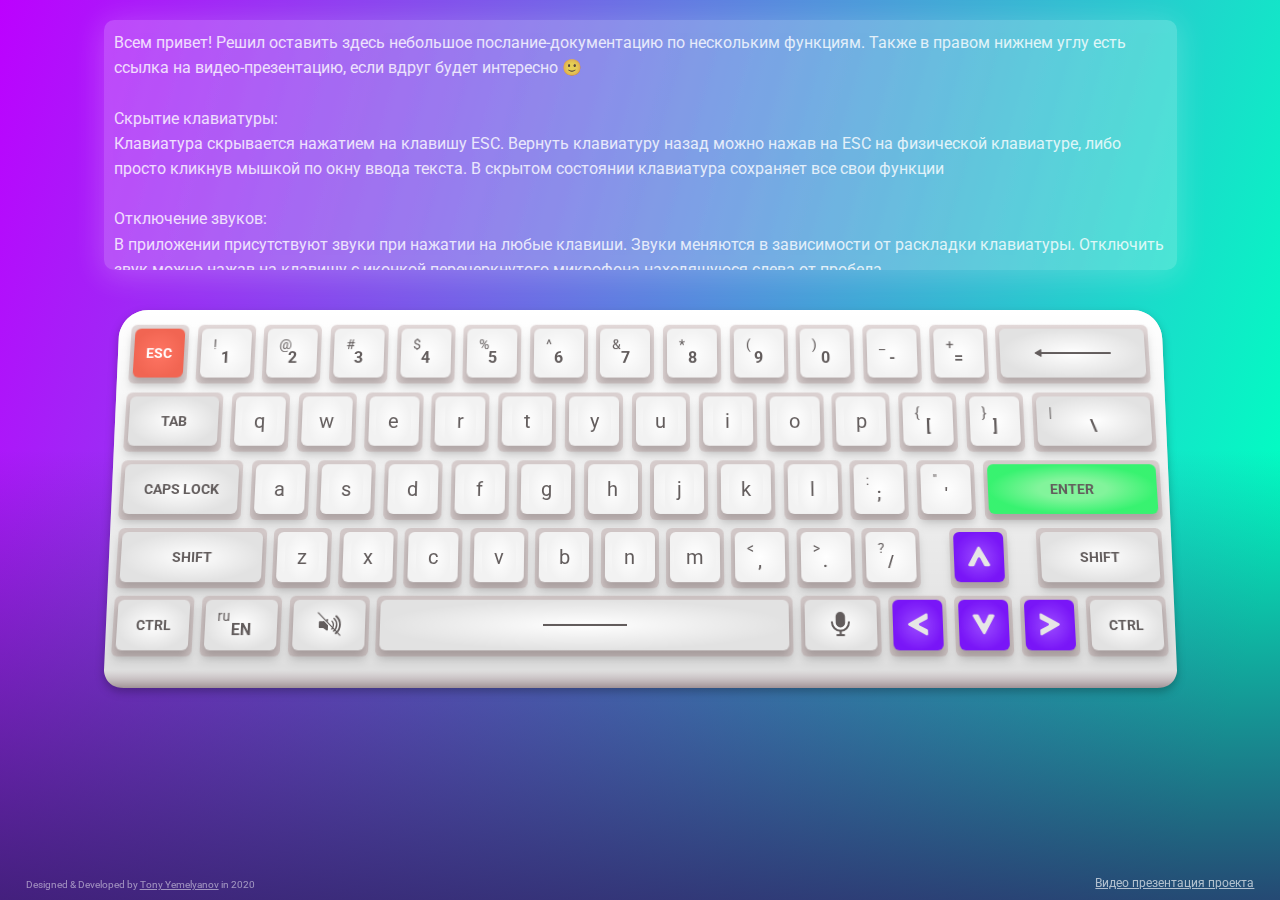
==== commit 88d38b5d: "refactor: change video-presentation link and placeholder description" ====
--- a/virtual-keyboard/index.html
+++ b/virtual-keyboard/index.html
@@ -15,7 +15,7 @@
     <div class="container">
 
       <div class="screen-wrapper">
-        <textarea class="screen" name="text-input" placeholder="Приветствую, решил оставить здесь небольшое послание-документацию по нескольким функциям. Также в правом нижнем углу есть ссылка на видео-презентацию, если вдруг будет интересно 🙂
+        <textarea class="screen" name="text-input" placeholder="Всем привет! Решил оставить здесь небольшое послание-документацию по нескольким функциям. Также в правом нижнем углу есть ссылка на видео-презентацию, если вдруг будет интересно 🙂
    
 Скрытие клавиатуры:
 Клавиатура скрывается нажатием на клавишу ESC. Вернуть клавиатуру назад можно нажав на ESC на физической клавиатуре, либо просто кликнув мышкой по окну ввода текста. В скрытом состоянии клавиатура сохраняет все свои функции
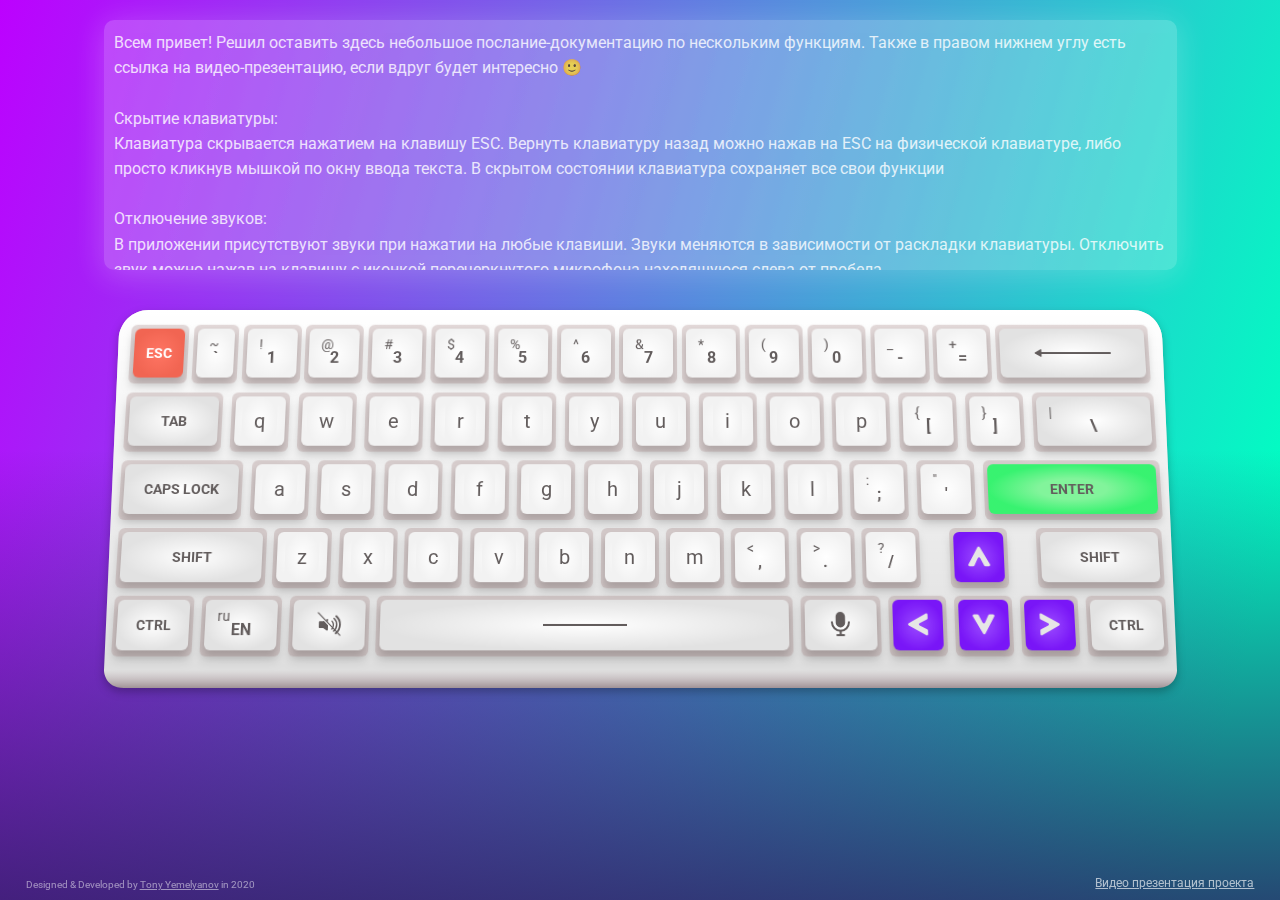
==== commit ed9ca11d: "refactor: add tilda key and improve adaptive" ====
--- a/virtual-keyboard/index.html
+++ b/virtual-keyboard/index.html
@@ -51,6 +51,11 @@
             <div class="key escape-wrapper" data="esc">
               <div class="key-special key__escape">ESC</div>
             </div>
+         
+            <div class="key letter-wrapper key-tilda-wrapper">
+
+            </div>
+
             <div class="key num-wrapper">
               <div class="key-double key-input key-number" data="1" key="Digit1"><span class="symbols"><span
                     class="first">!</span><span class="second">1</span></span></div>
--- a/virtual-keyboard/css/main.min.css
+++ b/virtual-keyboard/css/main.min.css
@@ -1,2 +1,2 @@
-article,aside,details,figcaption,figure,footer,header,hgroup,nav,section,summary{display:block}audio,canvas,video{display:inline-block}audio:not([controls]){display:none;height:0}[hidden],template{display:none}html{background:#fff;color:#000;-webkit-text-size-adjust:100%;-ms-text-size-adjust:100%}html,button,input,select,textarea{font-family:sans-serif}body{margin:0}a{background:transparent}a:focus{outline:thin dotted}a:hover,a:active{outline:0}h1{font-size:2em;margin:0.67em 0}h2{font-size:1.5em;margin:0.83em 0}h3{font-size:1.17em;margin:1em 0}h4{font-size:1em;margin:1.33em 0}h5{font-size:.83em;margin:1.67em 0}h6{font-size:.75em;margin:2.33em 0}abbr[title]{border-bottom:1px dotted}b,strong{font-weight:bold}dfn{font-style:italic}mark{background:#ff0;color:#000}code,kbd,pre,samp{font-family:monospace, serif;font-size:1em}pre{white-space:pre;white-space:pre-wrap;word-wrap:break-word}q{quotes:"\201C" "\201D" "\2018" "\2019"}q:before,q:after{content:'';content:none}small{font-size:80%}sub,sup{font-size:75%;line-height:0;position:relative;vertical-align:baseline}sup{top:-0.5em}sub{bottom:-0.25em}img{border:0}svg:not(:root){overflow:hidden}figure{margin:0}fieldset{border:1px solid #c0c0c0;margin:0 2px;padding:0.35em 0.625em 0.75em}legend{border:0;padding:0;white-space:normal}button,input,select,textarea{font-family:inherit;font-size:100%;margin:0;vertical-align:baseline}button,input{line-height:normal}button,select{text-transform:none}button,html input[type="button"],input[type="reset"],input[type="submit"]{-webkit-appearance:button;cursor:pointer}button[disabled],input[disabled]{cursor:default}button::-moz-focus-inner,input::-moz-focus-inner{border:0;padding:0}textarea{overflow:auto;vertical-align:top}table{border-collapse:collapse;border-spacing:0}input[type="search"]{-webkit-appearance:textfield;-webkit-box-sizing:content-box;box-sizing:content-box}input[type="search"]::-webkit-search-cancel-button,input[type="search"]::-webkit-search-decoration{-webkit-appearance:none}input[type="checkbox"],input[type="radio"]{-webkit-box-sizing:border-box;box-sizing:border-box;padding:0}:root{font-size:10px;font-family:Roboto}*{-webkit-box-sizing:border-box;box-sizing:border-box}a{outline:none}a:focus{outline:none}textarea{resize:none;outline:none;border:none}main{background:linear-gradient(285.81deg, #00FFC2 6.69%, #BD00FF 100.21%),linear-gradient(90deg, #ABBAC8 0%, #B4C4D2 100%),#C4C4C4;min-height:100vh;position:relative}main .container{max-width:120rem;padding:0 1rem;margin:auto}main .container .copyright{color:rgba(255,255,255,0.5);position:fixed;bottom:1rem;left:2%;z-index:1;max-width:52%;text-align:left}main .container .copyright a{color:rgba(255,255,255,0.5)}main .container .about{color:rgba(255,255,255,0.644);position:fixed;z-index:1;text-align:right;font-size:1.2rem;right:2%;bottom:1rem;max-width:45%}main .screen-wrapper{min-width:10rem;max-width:107.3rem;padding:6rem 1rem 0;margin:auto;display:-webkit-box;display:-ms-flexbox;display:flex;-webkit-box-pack:center;-ms-flex-pack:center;justify-content:center}@media (max-height: 900px){main .screen-wrapper{padding:2rem 0 0}}main .screen{font-family:Roboto;font-weight:400;font-size:1.8rem;line-height:140%;padding:2.4rem 4rem 4rem 2.8rem;z-index:10;width:80%;min-width:10rem;max-width:107.3rem;height:30rem;max-height:30rem;background:rgba(255,255,255,0.22);-webkit-box-shadow:0px 4px 30px 2px rgba(255,255,255,0.2);box-shadow:0px 4px 30px 2px rgba(255,255,255,0.2);border-radius:1rem;color:#fff;-webkit-transition:all .4s;transition:all .4s;cursor:auto}main .screen::-webkit-input-placeholder{color:#fff;font-size:1.6rem;opacity:0.8}main .screen:-ms-input-placeholder{color:#fff;font-size:1.6rem;opacity:0.8}main .screen::-ms-input-placeholder{color:#fff;font-size:1.6rem;opacity:0.8}main .screen::placeholder{color:#fff;font-size:1.6rem;opacity:0.8}main .screen::-webkit-scrollbar{width:1.4rem}main .screen::-webkit-scrollbar-track{background-color:rgba(255,255,255,0.212)}main .screen::-webkit-scrollbar-thumb{background-color:rgba(51,255,153,0.89);border-radius:5rem}@media (max-height: 900px){main .screen{padding:1rem;max-height:25rem;width:100%}}@media (max-height: 740px){main .screen{max-height:20rem}}@media (max-height: 687px){main .screen{max-height:15rem}}main .desk-wrapper{padding:0;padding-bottom:6rem;position:relative;overflow:hidden}@media (max-height: 900px){main .desk-wrapper{padding-bottom:1rem}}main .keyboard{-webkit-perspective-origin:50% 50%;perspective-origin:50% 50%;-webkit-perspective:70rem;perspective:70rem;margin:4rem auto;padding-top:1.4rem;background:url("../assets/svg/keyboard_skeleton.svg");background-size:cover;background-repeat:no-repeat;height:37.8rem;min-width:10rem;max-width:107.3rem;position:relative;-webkit-user-select:none;-moz-user-select:none;-ms-user-select:none;user-select:none;bottom:0;-webkit-transition:bottom 0.4s;transition:bottom 0.4s;z-index:10;-webkit-filter:drop-shadow(0px 4px 4px rgba(0,0,0,0.25));filter:drop-shadow(0px 4px 4px rgba(0,0,0,0.25))}@media (max-width: 1140px){main .keyboard{-webkit-perspective-origin:0% 0%;perspective-origin:0% 0%;-webkit-perspective:0rem;perspective:0rem;background:rgba(255,255,255,0.589);border-radius:1.5rem}}@media (max-height: 687px){main .keyboard{margin-top:1.5rem}}@media (max-height: 612px){main .keyboard:nth-child(n){height:100%;padding-bottom:1rem}}main .keyboard__hidden{bottom:-50rem}main .key-row{display:-webkit-box;display:-ms-flexbox;display:flex;height:6rem;-webkit-box-pack:justify;-ms-flex-pack:justify;justify-content:space-between;margin:0 auto .8rem auto}main .key-row:first-child{width:95%}main .key-row:nth-child(2){width:96%}main .key-row:nth-child(3){width:97%}main .key-row:nth-child(4){width:97.5%}main .key-row:last-child{width:98.2%}@media (max-width: 1140px){main .key-row{-webkit-transform:rotateX(0deg);transform:rotateX(0deg)}main .key-row:nth-child(n){width:99%}}@media (max-width: 906px){main .key-row{-webkit-box-pack:justify;-ms-flex-pack:justify;justify-content:space-between}main .key-row:nth-child(n){width:99%}}@media (max-height: 612px){main .key-row:nth-child(n){height:5.5rem}}@media (max-height: 540px){main .key-row:nth-child(n){height:5rem}}.key-special{display:-webkit-box;display:-ms-flexbox;display:flex;position:relative;-webkit-box-pack:center;-ms-flex-pack:center;justify-content:center;min-width:5rem;width:5rem;height:5rem;padding:1.2rem;-webkit-box-align:center;-ms-flex-align:center;align-items:center;border-radius:.6rem;background:radial-gradient(50% 50% at 50% 50%, #fff 0%, rgba(255,255,255,0) 100%);font-size:1.4rem;font-weight:700;color:#fff}.key-special:hover{-webkit-filter:drop-shadow(0px 4px 5px rgba(0,0,0,0));filter:drop-shadow(0px 4px 5px rgba(0,0,0,0));-webkit-transform:rotateZ(0.5deg);transform:rotateZ(0.5deg)}@media (max-width: 1140px){.key-special{width:10rem}}@media (max-width: 906px){.key-special{font-size:1.4rem;width:100%}}.key-double{display:-webkit-box;display:-ms-flexbox;display:flex;-webkit-box-pack:center;-ms-flex-pack:center;justify-content:center;width:5rem;height:5rem;padding:1.2rem;-webkit-box-align:center;-ms-flex-align:center;align-items:center;border-radius:.6rem;background:radial-gradient(50% 50% at 50% 50%, #fff 0%, rgba(255,255,255,0) 100%);font-size:1.4rem;font-weight:700;color:#625c5c;background:radial-gradient(50% 50% at 50% 50%, #fff 0%, rgba(255,255,255,0) 100%),#F2F2F2}.key-double .symbols{display:-webkit-box;display:-ms-flexbox;display:flex;-webkit-box-orient:vertical;-webkit-box-direction:normal;-ms-flex-direction:column;flex-direction:column;width:100%}.key-double .symbols .first{font-size:1.4rem;font-weight:400;position:relative}.key-double .symbols .second{position:relative;font-size:1.6rem;margin:auto;bottom:0.4rem}.key-double:hover{-webkit-filter:drop-shadow(0px 4px 5px rgba(0,0,0,0));filter:drop-shadow(0px 4px 5px rgba(0,0,0,0));-webkit-transform:rotateZ(0.5deg);transform:rotateZ(0.5deg)}@media (max-width: 1140px){.key-double{width:5rem}}@media (max-width: 906px){.key-double{width:100%;border-radius:.4rem}.key-double .symbols .first{font-size:1.4rem;left:-.5rem}.key-double .symbols .second{font-size:1.4rem;bottom:0rem;right:-.5rem}}@media (max-width: 740px){.key-double .symbols{width:100%;margin:auto}.key-double .symbols .first{right:0}.key-double .symbols .second{right:0rem}}.key-letter{display:-webkit-box;display:-ms-flexbox;display:flex;-webkit-box-pack:center;-ms-flex-pack:center;justify-content:center;width:5rem;height:5rem;padding:1.2rem;-webkit-box-align:center;-ms-flex-align:center;align-items:center;border-radius:.6rem;background:radial-gradient(50% 50% at 50% 50%, #fff 0%, rgba(255,255,255,0) 100%);font-size:2rem;font-weight:400;color:#625c5c;background:radial-gradient(50% 50% at 50% 50%, #fff 0%, rgba(255,255,255,0) 100%),#F2F2F2}.key-letter:hover{-webkit-filter:drop-shadow(0px 4px 5px rgba(0,0,0,0));filter:drop-shadow(0px 4px 5px rgba(0,0,0,0));-webkit-transform:rotateZ(0.5deg);transform:rotateZ(0.5deg)}@media (max-width: 906px){.key-letter{width:95%;font-size:1.6rem;border-radius:.4rem}}@media (max-width: 620px){.key-letter{font-size:1.5rem}}.key{display:-webkit-box;display:-ms-flexbox;display:flex;-webkit-box-pack:center;-ms-flex-pack:center;justify-content:center;-webkit-box-align:center;-ms-flex-align:center;align-items:center;padding:.4rem .4rem .6rem;background:rgba(152,113,113,0.26);height:6rem;cursor:pointer;-webkit-filter:drop-shadow(0px 0.6rem 0.4rem rgba(0,0,0,0.25));filter:drop-shadow(0px 0.6rem 0.4rem rgba(0,0,0,0.25));border-radius:.6rem}.key .key-special{background:radial-gradient(50% 50% at 50% 50%, #fff 0%, rgba(255,255,255,0) 100%),#E2E2E2}.key .key-arrow{display:-webkit-box;display:-ms-flexbox;display:flex;-webkit-box-pack:center;-ms-flex-pack:center;justify-content:center;width:5rem;height:5rem;padding:1.2rem;-webkit-box-align:center;-ms-flex-align:center;align-items:center;border-radius:.6rem;background:radial-gradient(50% 50% at 50% 50%, #fff 0%, rgba(255,255,255,0) 100%);font-weight:400;position:relative;background:radial-gradient(50% 50% at 50% 50%, #9948FF 0%, rgba(153,72,255,0) 100%),#7916F7}.key .key-arrow:hover{-webkit-filter:drop-shadow(0px 4px 5px rgba(0,0,0,0));filter:drop-shadow(0px 4px 5px rgba(0,0,0,0));-webkit-transform:rotateZ(0.5deg);transform:rotateZ(0.5deg)}.key__escape{background:radial-gradient(50% 50% at 50% 50%, #FF7563 0%, #F16552 100%),#F16552 !important}@media (max-width: 1140px){.key__escape{width:5rem}}.key__backspace{display:-webkit-box;display:-ms-flexbox;display:flex;position:relative;-webkit-box-pack:center;-ms-flex-pack:center;justify-content:center;min-width:5rem;width:14.5rem;height:5rem;padding:1.2rem;-webkit-box-align:center;-ms-flex-align:center;align-items:center;border-radius:.6rem;background:radial-gradient(50% 50% at 50% 50%, #fff 0%, rgba(255,255,255,0) 100%);font-size:1.4rem;font-weight:700;color:#625c5c}.key__backspace:hover{-webkit-filter:drop-shadow(0px 4px 5px rgba(0,0,0,0));filter:drop-shadow(0px 4px 5px rgba(0,0,0,0));-webkit-transform:rotateZ(0.5deg);transform:rotateZ(0.5deg)}@media (max-width: 1140px){.key__backspace{width:10rem}}@media (max-width: 906px){.key__backspace{font-size:1.4rem;width:100%}}.key__backspace:after{content:url(../assets/svg/backspace.svg);position:absolute}@media (max-width: 1140px){.key__backspace{width:10rem}.key__backspace:after{content:url(../assets/svg/backspace-small.svg);position:absolute}}.key__tab{display:-webkit-box;display:-ms-flexbox;display:flex;position:relative;-webkit-box-pack:center;-ms-flex-pack:center;justify-content:center;min-width:5rem;width:8.9rem;height:5rem;padding:1.2rem;-webkit-box-align:center;-ms-flex-align:center;align-items:center;border-radius:.6rem;background:radial-gradient(50% 50% at 50% 50%, #fff 0%, rgba(255,255,255,0) 100%);font-size:1.4rem;font-weight:700;color:#625c5c}.key__tab:hover{-webkit-filter:drop-shadow(0px 4px 5px rgba(0,0,0,0));filter:drop-shadow(0px 4px 5px rgba(0,0,0,0));-webkit-transform:rotateZ(0.5deg);transform:rotateZ(0.5deg)}@media (max-width: 1140px){.key__tab{width:10rem}}@media (max-width: 906px){.key__tab{font-size:1.4rem;width:100%}}.key__backslash{display:-webkit-box;display:-ms-flexbox;display:flex;-webkit-box-pack:center;-ms-flex-pack:center;justify-content:center;width:11.4rem;height:5rem;padding:1.2rem;-webkit-box-align:center;-ms-flex-align:center;align-items:center;border-radius:.6rem;background:radial-gradient(50% 50% at 50% 50%, #fff 0%, rgba(255,255,255,0) 100%);font-size:1.4rem;font-weight:700;color:#625c5c;background:radial-gradient(50% 50% at 50% 50%, #fff 0%, rgba(255,255,255,0) 100%),#E2E2E2}.key__backslash .symbols{display:-webkit-box;display:-ms-flexbox;display:flex;-webkit-box-orient:vertical;-webkit-box-direction:normal;-ms-flex-direction:column;flex-direction:column;width:100%}.key__backslash .symbols .first{font-size:1.4rem;font-weight:400;position:relative}.key__backslash .symbols .second{position:relative;font-size:1.6rem;margin:auto;bottom:0.4rem}.key__backslash:hover{-webkit-filter:drop-shadow(0px 4px 5px rgba(0,0,0,0));filter:drop-shadow(0px 4px 5px rgba(0,0,0,0));-webkit-transform:rotateZ(0.5deg);transform:rotateZ(0.5deg)}@media (max-width: 1140px){.key__backslash{width:5rem}}@media (max-width: 906px){.key__backslash{width:100%;border-radius:.4rem}.key__backslash .symbols .first{font-size:1.4rem;left:-.5rem}.key__backslash .symbols .second{font-size:1.4rem;bottom:0rem;right:-.5rem}}@media (max-width: 740px){.key__backslash .symbols{width:100%;margin:auto}.key__backslash .symbols .first{right:0}.key__backslash .symbols .second{right:0rem}}.key__caps{display:-webkit-box;display:-ms-flexbox;display:flex;position:relative;-webkit-box-pack:center;-ms-flex-pack:center;justify-content:center;min-width:5rem;width:11.4rem;height:5rem;padding:1.2rem;-webkit-box-align:center;-ms-flex-align:center;align-items:center;border-radius:.6rem;background:radial-gradient(50% 50% at 50% 50%, #fff 0%, rgba(255,255,255,0) 100%);font-size:1.4rem;font-weight:700;color:#625c5c}.key__caps:hover{-webkit-filter:drop-shadow(0px 4px 5px rgba(0,0,0,0));filter:drop-shadow(0px 4px 5px rgba(0,0,0,0));-webkit-transform:rotateZ(0.5deg);transform:rotateZ(0.5deg)}@media (max-width: 1140px){.key__caps{width:10rem}}@media (max-width: 906px){.key__caps{font-size:1.4rem;width:100%}}.key__enter{display:-webkit-box;display:-ms-flexbox;display:flex;position:relative;-webkit-box-pack:center;-ms-flex-pack:center;justify-content:center;min-width:5rem;width:16.9rem;height:5rem;padding:1.2rem;-webkit-box-align:center;-ms-flex-align:center;align-items:center;border-radius:.6rem;background:radial-gradient(50% 50% at 50% 50%, #fff 0%, rgba(255,255,255,0) 100%);font-size:1.4rem;font-weight:700;color:#625c5c;background:radial-gradient(50% 50% at 50% 50%, #82f49b 40.62%, rgba(0,255,85,0.541) 100%),#79e490 !important}.key__enter:hover{-webkit-filter:drop-shadow(0px 4px 5px rgba(0,0,0,0));filter:drop-shadow(0px 4px 5px rgba(0,0,0,0));-webkit-transform:rotateZ(0.5deg);transform:rotateZ(0.5deg)}@media (max-width: 1140px){.key__enter{width:10rem}}@media (max-width: 906px){.key__enter{font-size:1.4rem;width:100%}}.key__lshift{display:-webkit-box;display:-ms-flexbox;display:flex;position:relative;-webkit-box-pack:center;-ms-flex-pack:center;justify-content:center;min-width:5rem;width:14.1rem;height:5rem;padding:1.2rem;-webkit-box-align:center;-ms-flex-align:center;align-items:center;border-radius:.6rem;background:radial-gradient(50% 50% at 50% 50%, #fff 0%, rgba(255,255,255,0) 100%);font-size:1.4rem;font-weight:700;color:#625c5c}.key__lshift:hover{-webkit-filter:drop-shadow(0px 4px 5px rgba(0,0,0,0));filter:drop-shadow(0px 4px 5px rgba(0,0,0,0));-webkit-transform:rotateZ(0.5deg);transform:rotateZ(0.5deg)}@media (max-width: 1140px){.key__lshift{width:10rem}}@media (max-width: 906px){.key__lshift{font-size:1.4rem;width:100%}}.key__rshift{display:-webkit-box;display:-ms-flexbox;display:flex;position:relative;-webkit-box-pack:center;-ms-flex-pack:center;justify-content:center;min-width:5rem;width:11.8rem;height:5rem;padding:1.2rem;-webkit-box-align:center;-ms-flex-align:center;align-items:center;border-radius:.6rem;background:radial-gradient(50% 50% at 50% 50%, #fff 0%, rgba(255,255,255,0) 100%);font-size:1.4rem;font-weight:700;color:#625c5c}.key__rshift:hover{-webkit-filter:drop-shadow(0px 4px 5px rgba(0,0,0,0));filter:drop-shadow(0px 4px 5px rgba(0,0,0,0));-webkit-transform:rotateZ(0.5deg);transform:rotateZ(0.5deg)}@media (max-width: 1140px){.key__rshift{width:10rem}}@media (max-width: 906px){.key__rshift{font-size:1.4rem;width:100%}}.key__lctrl,.key__rctrl,.key__mute,.key__speak{display:-webkit-box;display:-ms-flexbox;display:flex;position:relative;-webkit-box-pack:center;-ms-flex-pack:center;justify-content:center;min-width:5rem;width:7.2rem;height:5rem;padding:1.2rem;-webkit-box-align:center;-ms-flex-align:center;align-items:center;border-radius:.6rem;background:radial-gradient(50% 50% at 50% 50%, #fff 0%, rgba(255,255,255,0) 100%);font-size:1.4rem;font-weight:700;color:#625c5c}.key__lctrl:hover,.key__rctrl:hover,.key__mute:hover,.key__speak:hover{-webkit-filter:drop-shadow(0px 4px 5px rgba(0,0,0,0));filter:drop-shadow(0px 4px 5px rgba(0,0,0,0));-webkit-transform:rotateZ(0.5deg);transform:rotateZ(0.5deg)}@media (max-width: 1140px){.key__lctrl,.key__rctrl,.key__mute,.key__speak{width:10rem}}@media (max-width: 906px){.key__lctrl,.key__rctrl,.key__mute,.key__speak{font-size:1.4rem;width:100%}}.key__mute:after{content:url(../assets/svg/mute.svg);position:absolute}.key__speak:after{content:url(../assets/svg/speak.svg);position:absolute}.key__lang{display:-webkit-box;display:-ms-flexbox;display:flex;-webkit-box-pack:center;-ms-flex-pack:center;justify-content:center;width:7.2rem;height:5rem;padding:1.2rem;-webkit-box-align:center;-ms-flex-align:center;align-items:center;border-radius:.6rem;background:radial-gradient(50% 50% at 50% 50%, #fff 0%, rgba(255,255,255,0) 100%);font-size:1.4rem;font-weight:700;color:#625c5c;background:radial-gradient(50% 50% at 50% 50%, #fff 0%, rgba(255,255,255,0) 100%),#E2E2E2}.key__lang .symbols{display:-webkit-box;display:-ms-flexbox;display:flex;-webkit-box-orient:vertical;-webkit-box-direction:normal;-ms-flex-direction:column;flex-direction:column;width:100%}.key__lang .symbols .first{font-size:1.4rem;font-weight:400;position:relative}.key__lang .symbols .second{position:relative;font-size:1.6rem;margin:auto;bottom:0.4rem}.key__lang:hover{-webkit-filter:drop-shadow(0px 4px 5px rgba(0,0,0,0));filter:drop-shadow(0px 4px 5px rgba(0,0,0,0));-webkit-transform:rotateZ(0.5deg);transform:rotateZ(0.5deg)}@media (max-width: 1140px){.key__lang{width:5rem}}@media (max-width: 906px){.key__lang{width:100%;border-radius:.4rem}.key__lang .symbols .first{font-size:1.4rem;left:-.5rem}.key__lang .symbols .second{font-size:1.4rem;bottom:0rem;right:-.5rem}}@media (max-width: 740px){.key__lang .symbols{width:100%;margin:auto}.key__lang .symbols .first{right:0}.key__lang .symbols .second{right:0rem}}.key__space{display:-webkit-box;display:-ms-flexbox;display:flex;position:relative;-webkit-box-pack:center;-ms-flex-pack:center;justify-content:center;min-width:5rem;width:40.9rem;height:5rem;padding:1.2rem;-webkit-box-align:center;-ms-flex-align:center;align-items:center;border-radius:.6rem;background:radial-gradient(50% 50% at 50% 50%, #fff 0%, rgba(255,255,255,0) 100%);font-size:1.4rem;font-weight:700;color:#625c5c}.key__space:hover{-webkit-filter:drop-shadow(0px 4px 5px rgba(0,0,0,0));filter:drop-shadow(0px 4px 5px rgba(0,0,0,0));-webkit-transform:rotateZ(0.5deg);transform:rotateZ(0.5deg)}@media (max-width: 1140px){.key__space{width:10rem}}@media (max-width: 906px){.key__space{font-size:1.4rem;width:100%}}.key__space:after{content:"";position:absolute;width:8.4rem;height:0.2rem;background:#625c5c}.key__space:hover{-webkit-transform:rotateZ(0.15deg) !important;transform:rotateZ(0.15deg) !important}@media (max-width: 1140px){.key__space{width:25rem}}.key__arrtop{position:relative}.key__arrtop:after{content:"";background-image:url("../assets/svg/top.svg");background-size:100% 100%;width:100%;height:100%;position:absolute;top:.2rem}@media (max-width: 650px){.key__arrtop:after{width:80%;height:80%;top:.7rem}}.key__arrleft{position:relative}.key__arrleft:after{content:"";background-image:url("../assets/svg/left.svg");background-size:100% 100%;width:100%;height:100%;position:absolute;top:.2rem}@media (max-width: 650px){.key__arrleft:after{width:80%;height:80%;top:.7rem}}.key__arrbot{position:relative}.key__arrbot:after{content:"";background-image:url("../assets/svg/bot.svg");background-size:100% 100%;width:100%;height:100%;position:absolute;top:.2rem}@media (max-width: 650px){.key__arrbot:after{width:80%;height:80%;top:.7rem}}.key__arrright{position:relative}.key__arrright:after{content:"";background-image:url("../assets/svg/right.svg");background-size:100% 100%;width:100%;height:100%;position:absolute;top:.2rem}@media (max-width: 650px){.key__arrright:after{width:80%;height:80%;top:.7rem}}.key:hover{-webkit-transition:all .2s ease;transition:all .2s ease;-webkit-filter:drop-shadow(0px 4px 5px rgba(0,0,0,0));filter:drop-shadow(0px 4px 5px rgba(0,0,0,0));background:rgba(152,113,113,0.5)}.key__active-grad{-webkit-filter:drop-shadow(0px 4px 5px rgba(0,0,0,0));filter:drop-shadow(0px 4px 5px rgba(0,0,0,0))}.key__active-grad:before{content:"";background:linear-gradient(241deg, #39ffcc, #39d2ff, #ff39c3, #ff3939, #faff39, #25fb0f);background-size:1200% 1200%;-webkit-animation:gradient-animation 22s ease infinite;animation:gradient-animation 22s ease infinite;position:absolute;top:0;bottom:0;width:100%;height:100%;opacity:.8;z-index:-1;-webkit-filter:blur(15px);filter:blur(15px)}@-webkit-keyframes gradient-animation{0%{background-position:0% 79%}50%{background-position:100% 22%}100%{background-position:0% 79%}}@keyframes gradient-animation{0%{background-position:0% 79%}50%{background-position:100% 22%}100%{background-position:0% 79%}}.key__pressed{mix-blend-mode:multiply}.key__pressed:hover{-webkit-filter:drop-shadow(0px 4px 5px rgba(255,255,255,0));filter:drop-shadow(0px 4px 5px rgba(255,255,255,0));-webkit-transform:rotateZ(0);transform:rotateZ(0)}.desk{background:-webkit-gradient(linear, left top, left bottom, from(rgba(0,26,255,0)), to(#2E1C60));background:linear-gradient(180deg, rgba(0,26,255,0) 0%, #2E1C60 100%);opacity:0.8;position:absolute;width:100%;min-height:50%;left:0;bottom:0;z-index:1}@media (max-width: 1140px){#beforeArr{-webkit-box-ordinal-group:2;-ms-flex-order:1;order:1}}@media (max-width: 906px){#beforeArr{width:7rem}}@media (max-width: 740px){#beforeArr{width:8%}}@media (max-width: 1140px){.rshift-wrapper{-webkit-box-ordinal-group:2;-ms-flex-order:1;order:1}}@media (max-width: 989px){.rshift-wrapper{display:none}}@media (max-width: 989px){.rctrl-wrapper{display:none}}@media (max-width: 906px){.letter-wrapper,.num-wrapper{width:7%}}@media (max-width: 650px){.letter-wrapper,.num-wrapper{width:6%}}@media (max-width: 906px){.space-wrapper{width:22%}}@media (max-width: 906px){.tab-wrapper,.caps-wrapper,.lshift-wrapper,.lctrl-wrapper,.backspace-wrapper{max-width:6rem}}@media (max-width: 620px){.arrow-wrapper{width:8%}}#arrow-top{margin:0 2.2rem}@media (max-width: 1140px){#arrow-top{margin:0 1.5rem;margin:0}}@media (max-width: 1079px){#arrow-top{margin:0 -.3% 0 0}}@media (max-width: 906px){#arrow-top{margin:0 1.4% 0 0}}@media (max-width: 860px){#arrow-top{margin:0 1.2% 0 0}}@media (max-width: 740px){#arrow-top{margin:0 2.1% 0 0}}@media (max-width: 620px){#arrow-top{margin:0}}.hoverEffect{-webkit-transition:all .2s ease;transition:all .2s ease;-webkit-filter:drop-shadow(0px 4px 5px rgba(0,0,0,0));filter:drop-shadow(0px 4px 5px rgba(0,0,0,0));background:rgba(152,113,113,0.5)}.highlighted{color:#00ff77cc}
+article,aside,details,figcaption,figure,footer,header,hgroup,nav,section,summary{display:block}audio,canvas,video{display:inline-block}audio:not([controls]){display:none;height:0}[hidden],template{display:none}html{background:#fff;color:#000;-webkit-text-size-adjust:100%;-ms-text-size-adjust:100%}html,button,input,select,textarea{font-family:sans-serif}body{margin:0}a{background:transparent}a:focus{outline:thin dotted}a:hover,a:active{outline:0}h1{font-size:2em;margin:0.67em 0}h2{font-size:1.5em;margin:0.83em 0}h3{font-size:1.17em;margin:1em 0}h4{font-size:1em;margin:1.33em 0}h5{font-size:.83em;margin:1.67em 0}h6{font-size:.75em;margin:2.33em 0}abbr[title]{border-bottom:1px dotted}b,strong{font-weight:bold}dfn{font-style:italic}mark{background:#ff0;color:#000}code,kbd,pre,samp{font-family:monospace, serif;font-size:1em}pre{white-space:pre;white-space:pre-wrap;word-wrap:break-word}q{quotes:"\201C" "\201D" "\2018" "\2019"}q:before,q:after{content:'';content:none}small{font-size:80%}sub,sup{font-size:75%;line-height:0;position:relative;vertical-align:baseline}sup{top:-0.5em}sub{bottom:-0.25em}img{border:0}svg:not(:root){overflow:hidden}figure{margin:0}fieldset{border:1px solid #c0c0c0;margin:0 2px;padding:0.35em 0.625em 0.75em}legend{border:0;padding:0;white-space:normal}button,input,select,textarea{font-family:inherit;font-size:100%;margin:0;vertical-align:baseline}button,input{line-height:normal}button,select{text-transform:none}button,html input[type="button"],input[type="reset"],input[type="submit"]{-webkit-appearance:button;cursor:pointer}button[disabled],input[disabled]{cursor:default}button::-moz-focus-inner,input::-moz-focus-inner{border:0;padding:0}textarea{overflow:auto;vertical-align:top}table{border-collapse:collapse;border-spacing:0}input[type="search"]{-webkit-appearance:textfield;-webkit-box-sizing:content-box;box-sizing:content-box}input[type="search"]::-webkit-search-cancel-button,input[type="search"]::-webkit-search-decoration{-webkit-appearance:none}input[type="checkbox"],input[type="radio"]{-webkit-box-sizing:border-box;box-sizing:border-box;padding:0}:root{font-size:10px;font-family:Roboto}*{-webkit-box-sizing:border-box;box-sizing:border-box}a{outline:none}a:focus{outline:none}textarea{resize:none;outline:none;border:none}main{background:linear-gradient(285.81deg, #00FFC2 6.69%, #BD00FF 100.21%),linear-gradient(90deg, #ABBAC8 0%, #B4C4D2 100%),#C4C4C4;min-height:100vh;position:relative}main .container{max-width:120rem;padding:0 1rem;margin:auto}main .container .copyright{color:rgba(255,255,255,0.5);position:fixed;bottom:1rem;left:2%;z-index:1;max-width:52%;text-align:left}main .container .copyright a{color:rgba(255,255,255,0.5)}main .container .about{color:rgba(255,255,255,0.644);position:fixed;z-index:1;text-align:right;font-size:1.2rem;right:2%;bottom:1rem;max-width:45%}main .screen-wrapper{min-width:10rem;max-width:107.3rem;padding:6rem 1rem 0;margin:auto;display:-webkit-box;display:-ms-flexbox;display:flex;-webkit-box-pack:center;-ms-flex-pack:center;justify-content:center}@media (max-height: 900px){main .screen-wrapper{padding:2rem 0 0}}main .screen{font-family:Roboto;font-weight:400;font-size:1.8rem;line-height:140%;padding:2.4rem 4rem 4rem 2.8rem;z-index:10;width:80%;min-width:10rem;max-width:107.3rem;height:30rem;max-height:30rem;background:rgba(255,255,255,0.22);-webkit-box-shadow:0px 4px 30px 2px rgba(255,255,255,0.2);box-shadow:0px 4px 30px 2px rgba(255,255,255,0.2);border-radius:1rem;color:#fff;-webkit-transition:all .4s;transition:all .4s;cursor:auto}main .screen::-webkit-input-placeholder{color:#fff;font-size:1.6rem;opacity:0.8}main .screen:-ms-input-placeholder{color:#fff;font-size:1.6rem;opacity:0.8}main .screen::-ms-input-placeholder{color:#fff;font-size:1.6rem;opacity:0.8}main .screen::placeholder{color:#fff;font-size:1.6rem;opacity:0.8}main .screen::-webkit-scrollbar{width:1.4rem}main .screen::-webkit-scrollbar-track{background-color:rgba(255,255,255,0.212)}main .screen::-webkit-scrollbar-thumb{background-color:rgba(51,255,153,0.89);border-radius:5rem}@media (max-height: 900px){main .screen{padding:1rem;max-height:25rem;width:100%}}@media (max-height: 740px){main .screen{max-height:20rem}}@media (max-height: 687px){main .screen{max-height:15rem}}main .desk-wrapper{padding:0;padding-bottom:6rem;position:relative;overflow:hidden}@media (max-height: 900px){main .desk-wrapper{padding-bottom:1rem}}main .keyboard{-webkit-perspective-origin:50% 50%;perspective-origin:50% 50%;-webkit-perspective:70rem;perspective:70rem;margin:4rem auto;padding-top:1.4rem;background:url("../assets/svg/keyboard_skeleton.svg");background-size:cover;background-repeat:no-repeat;height:37.8rem;min-width:10rem;max-width:107.3rem;position:relative;-webkit-user-select:none;-moz-user-select:none;-ms-user-select:none;user-select:none;bottom:0;-webkit-transition:bottom 0.4s;transition:bottom 0.4s;z-index:10;-webkit-filter:drop-shadow(0px 4px 4px rgba(0,0,0,0.25));filter:drop-shadow(0px 4px 4px rgba(0,0,0,0.25))}@media (max-width: 1140px){main .keyboard{-webkit-perspective-origin:0% 0%;perspective-origin:0% 0%;-webkit-perspective:0rem;perspective:0rem;background:rgba(255,255,255,0.589);border-radius:1.5rem}}@media (max-height: 687px){main .keyboard{margin-top:1.5rem}}@media (max-height: 612px){main .keyboard:nth-child(n){height:100%;padding-bottom:1rem}}main .keyboard__hidden{bottom:-50rem}main .key-row{display:-webkit-box;display:-ms-flexbox;display:flex;height:6rem;-webkit-box-pack:justify;-ms-flex-pack:justify;justify-content:space-between;margin:0 auto .8rem auto}main .key-row:first-child{width:95%}main .key-row:nth-child(2){width:96%}main .key-row:nth-child(3){width:97%}main .key-row:nth-child(4){width:97.5%}main .key-row:last-child{width:98.2%}@media (max-width: 1140px){main .key-row{-webkit-transform:rotateX(0deg);transform:rotateX(0deg)}main .key-row:nth-child(n){width:99%}}@media (max-width: 906px){main .key-row{-webkit-box-pack:justify;-ms-flex-pack:justify;justify-content:space-between}main .key-row:nth-child(n){width:99%}}@media (max-height: 612px){main .key-row:nth-child(n){height:5.5rem}}@media (max-height: 540px){main .key-row:nth-child(n){height:5rem}}.key-special{display:-webkit-box;display:-ms-flexbox;display:flex;position:relative;-webkit-box-pack:center;-ms-flex-pack:center;justify-content:center;min-width:5rem;width:5rem;height:5rem;padding:1.2rem;-webkit-box-align:center;-ms-flex-align:center;align-items:center;border-radius:.6rem;background:radial-gradient(50% 50% at 50% 50%, #fff 0%, rgba(255,255,255,0) 100%);font-size:1.4rem;font-weight:700;color:#fff}.key-special:hover{-webkit-filter:drop-shadow(0px 4px 5px rgba(0,0,0,0));filter:drop-shadow(0px 4px 5px rgba(0,0,0,0));-webkit-transform:rotateZ(0.5deg);transform:rotateZ(0.5deg)}@media (max-width: 1140px){.key-special{width:10rem}}@media (max-width: 906px){.key-special{font-size:1.4rem;width:100%}}.key-double{display:-webkit-box;display:-ms-flexbox;display:flex;-webkit-box-pack:center;-ms-flex-pack:center;justify-content:center;width:5rem;height:5rem;padding:1.2rem;-webkit-box-align:center;-ms-flex-align:center;align-items:center;border-radius:.6rem;background:radial-gradient(50% 50% at 50% 50%, #fff 0%, rgba(255,255,255,0) 100%);font-size:1.4rem;font-weight:700;color:#625c5c;background:radial-gradient(50% 50% at 50% 50%, #fff 0%, rgba(255,255,255,0) 100%),#F2F2F2}.key-double .symbols{display:-webkit-box;display:-ms-flexbox;display:flex;-webkit-box-orient:vertical;-webkit-box-direction:normal;-ms-flex-direction:column;flex-direction:column;width:100%}.key-double .symbols .first{font-size:1.4rem;font-weight:400;position:relative}.key-double .symbols .second{position:relative;font-size:1.6rem;margin:auto;bottom:0.4rem}.key-double:hover{-webkit-filter:drop-shadow(0px 4px 5px rgba(0,0,0,0));filter:drop-shadow(0px 4px 5px rgba(0,0,0,0));-webkit-transform:rotateZ(0.5deg);transform:rotateZ(0.5deg)}@media (max-width: 1140px){.key-double{width:5rem}}@media (max-width: 916px){.key-double{width:4.5rem}}@media (max-width: 906px){.key-double{width:100%;border-radius:.4rem}.key-double .symbols .first{font-size:1.4rem;left:-.5rem}.key-double .symbols .second{font-size:1.4rem;bottom:0rem;right:-.5rem}}@media (max-width: 740px){.key-double .symbols{width:100%;margin:auto}.key-double .symbols .first{right:0}.key-double .symbols .second{right:0rem}}.key-letter{display:-webkit-box;display:-ms-flexbox;display:flex;-webkit-box-pack:center;-ms-flex-pack:center;justify-content:center;width:5rem;height:5rem;padding:1.2rem;-webkit-box-align:center;-ms-flex-align:center;align-items:center;border-radius:.6rem;background:radial-gradient(50% 50% at 50% 50%, #fff 0%, rgba(255,255,255,0) 100%);font-size:2rem;font-weight:400;color:#625c5c;background:radial-gradient(50% 50% at 50% 50%, #fff 0%, rgba(255,255,255,0) 100%),#F2F2F2}.key-letter:hover{-webkit-filter:drop-shadow(0px 4px 5px rgba(0,0,0,0));filter:drop-shadow(0px 4px 5px rgba(0,0,0,0));-webkit-transform:rotateZ(0.5deg);transform:rotateZ(0.5deg)}@media (max-width: 906px){.key-letter{width:95%;font-size:1.6rem;border-radius:.4rem}}@media (max-width: 620px){.key-letter{font-size:1.5rem}}.key{display:-webkit-box;display:-ms-flexbox;display:flex;-webkit-box-pack:center;-ms-flex-pack:center;justify-content:center;-webkit-box-align:center;-ms-flex-align:center;align-items:center;padding:.4rem .4rem .6rem;background:rgba(152,113,113,0.26);height:6rem;cursor:pointer;-webkit-filter:drop-shadow(0px 0.6rem 0.4rem rgba(0,0,0,0.25));filter:drop-shadow(0px 0.6rem 0.4rem rgba(0,0,0,0.25));border-radius:.6rem}.key .key-special{background:radial-gradient(50% 50% at 50% 50%, #fff 0%, rgba(255,255,255,0) 100%),#E2E2E2}.key .key-arrow{display:-webkit-box;display:-ms-flexbox;display:flex;-webkit-box-pack:center;-ms-flex-pack:center;justify-content:center;width:5rem;height:5rem;padding:1.2rem;-webkit-box-align:center;-ms-flex-align:center;align-items:center;border-radius:.6rem;background:radial-gradient(50% 50% at 50% 50%, #fff 0%, rgba(255,255,255,0) 100%);font-weight:400;position:relative;background:radial-gradient(50% 50% at 50% 50%, #9948FF 0%, rgba(153,72,255,0) 100%),#7916F7}.key .key-arrow:hover{-webkit-filter:drop-shadow(0px 4px 5px rgba(0,0,0,0));filter:drop-shadow(0px 4px 5px rgba(0,0,0,0));-webkit-transform:rotateZ(0.5deg);transform:rotateZ(0.5deg)}.key__escape{background:radial-gradient(50% 50% at 50% 50%, #FF7563 0%, #F16552 100%),#F16552 !important}@media (max-width: 1140px){.key__escape{width:5rem}}.key__backspace{display:-webkit-box;display:-ms-flexbox;display:flex;position:relative;-webkit-box-pack:center;-ms-flex-pack:center;justify-content:center;min-width:5rem;width:14.5rem;height:5rem;padding:1.2rem;-webkit-box-align:center;-ms-flex-align:center;align-items:center;border-radius:.6rem;background:radial-gradient(50% 50% at 50% 50%, #fff 0%, rgba(255,255,255,0) 100%);font-size:1.4rem;font-weight:700;color:#625c5c}.key__backspace:hover{-webkit-filter:drop-shadow(0px 4px 5px rgba(0,0,0,0));filter:drop-shadow(0px 4px 5px rgba(0,0,0,0));-webkit-transform:rotateZ(0.5deg);transform:rotateZ(0.5deg)}@media (max-width: 1140px){.key__backspace{width:10rem}}@media (max-width: 906px){.key__backspace{font-size:1.4rem;width:100%}}.key__backspace:after{content:url(../assets/svg/backspace.svg);position:absolute}@media (max-width: 1140px){.key__backspace:after{content:url(../assets/svg/backspace-small.svg);position:absolute}}@media (max-width: 599px){.key__backspace{min-width:100%}.key__backspace:after{content:url(../assets/svg/backspace-xs.svg);position:absolute}}.key__tab{display:-webkit-box;display:-ms-flexbox;display:flex;position:relative;-webkit-box-pack:center;-ms-flex-pack:center;justify-content:center;min-width:5rem;width:8.9rem;height:5rem;padding:1.2rem;-webkit-box-align:center;-ms-flex-align:center;align-items:center;border-radius:.6rem;background:radial-gradient(50% 50% at 50% 50%, #fff 0%, rgba(255,255,255,0) 100%);font-size:1.4rem;font-weight:700;color:#625c5c}.key__tab:hover{-webkit-filter:drop-shadow(0px 4px 5px rgba(0,0,0,0));filter:drop-shadow(0px 4px 5px rgba(0,0,0,0));-webkit-transform:rotateZ(0.5deg);transform:rotateZ(0.5deg)}@media (max-width: 1140px){.key__tab{width:10rem}}@media (max-width: 906px){.key__tab{font-size:1.4rem;width:100%}}.key__backslash{display:-webkit-box;display:-ms-flexbox;display:flex;-webkit-box-pack:center;-ms-flex-pack:center;justify-content:center;width:11.4rem;height:5rem;padding:1.2rem;-webkit-box-align:center;-ms-flex-align:center;align-items:center;border-radius:.6rem;background:radial-gradient(50% 50% at 50% 50%, #fff 0%, rgba(255,255,255,0) 100%);font-size:1.4rem;font-weight:700;color:#625c5c;background:radial-gradient(50% 50% at 50% 50%, #fff 0%, rgba(255,255,255,0) 100%),#E2E2E2}.key__backslash .symbols{display:-webkit-box;display:-ms-flexbox;display:flex;-webkit-box-orient:vertical;-webkit-box-direction:normal;-ms-flex-direction:column;flex-direction:column;width:100%}.key__backslash .symbols .first{font-size:1.4rem;font-weight:400;position:relative}.key__backslash .symbols .second{position:relative;font-size:1.6rem;margin:auto;bottom:0.4rem}.key__backslash:hover{-webkit-filter:drop-shadow(0px 4px 5px rgba(0,0,0,0));filter:drop-shadow(0px 4px 5px rgba(0,0,0,0));-webkit-transform:rotateZ(0.5deg);transform:rotateZ(0.5deg)}@media (max-width: 1140px){.key__backslash{width:5rem}}@media (max-width: 916px){.key__backslash{width:4.5rem}}@media (max-width: 906px){.key__backslash{width:100%;border-radius:.4rem}.key__backslash .symbols .first{font-size:1.4rem;left:-.5rem}.key__backslash .symbols .second{font-size:1.4rem;bottom:0rem;right:-.5rem}}@media (max-width: 740px){.key__backslash .symbols{width:100%;margin:auto}.key__backslash .symbols .first{right:0}.key__backslash .symbols .second{right:0rem}}.key__caps{display:-webkit-box;display:-ms-flexbox;display:flex;position:relative;-webkit-box-pack:center;-ms-flex-pack:center;justify-content:center;min-width:5rem;width:11.4rem;height:5rem;padding:1.2rem;-webkit-box-align:center;-ms-flex-align:center;align-items:center;border-radius:.6rem;background:radial-gradient(50% 50% at 50% 50%, #fff 0%, rgba(255,255,255,0) 100%);font-size:1.4rem;font-weight:700;color:#625c5c}.key__caps:hover{-webkit-filter:drop-shadow(0px 4px 5px rgba(0,0,0,0));filter:drop-shadow(0px 4px 5px rgba(0,0,0,0));-webkit-transform:rotateZ(0.5deg);transform:rotateZ(0.5deg)}@media (max-width: 1140px){.key__caps{width:10rem}}@media (max-width: 906px){.key__caps{font-size:1.4rem;width:100%}}.key__enter{display:-webkit-box;display:-ms-flexbox;display:flex;position:relative;-webkit-box-pack:center;-ms-flex-pack:center;justify-content:center;min-width:5rem;width:16.9rem;height:5rem;padding:1.2rem;-webkit-box-align:center;-ms-flex-align:center;align-items:center;border-radius:.6rem;background:radial-gradient(50% 50% at 50% 50%, #fff 0%, rgba(255,255,255,0) 100%);font-size:1.4rem;font-weight:700;color:#625c5c;background:radial-gradient(50% 50% at 50% 50%, #82f49b 40.62%, rgba(0,255,85,0.541) 100%),#79e490 !important}.key__enter:hover{-webkit-filter:drop-shadow(0px 4px 5px rgba(0,0,0,0));filter:drop-shadow(0px 4px 5px rgba(0,0,0,0));-webkit-transform:rotateZ(0.5deg);transform:rotateZ(0.5deg)}@media (max-width: 1140px){.key__enter{width:10rem}}@media (max-width: 906px){.key__enter{font-size:1.4rem;width:100%}}.key__lshift{display:-webkit-box;display:-ms-flexbox;display:flex;position:relative;-webkit-box-pack:center;-ms-flex-pack:center;justify-content:center;min-width:5rem;width:14.1rem;height:5rem;padding:1.2rem;-webkit-box-align:center;-ms-flex-align:center;align-items:center;border-radius:.6rem;background:radial-gradient(50% 50% at 50% 50%, #fff 0%, rgba(255,255,255,0) 100%);font-size:1.4rem;font-weight:700;color:#625c5c}.key__lshift:hover{-webkit-filter:drop-shadow(0px 4px 5px rgba(0,0,0,0));filter:drop-shadow(0px 4px 5px rgba(0,0,0,0));-webkit-transform:rotateZ(0.5deg);transform:rotateZ(0.5deg)}@media (max-width: 1140px){.key__lshift{width:10rem}}@media (max-width: 906px){.key__lshift{font-size:1.4rem;width:100%}}.key__rshift{display:-webkit-box;display:-ms-flexbox;display:flex;position:relative;-webkit-box-pack:center;-ms-flex-pack:center;justify-content:center;min-width:5rem;width:11.8rem;height:5rem;padding:1.2rem;-webkit-box-align:center;-ms-flex-align:center;align-items:center;border-radius:.6rem;background:radial-gradient(50% 50% at 50% 50%, #fff 0%, rgba(255,255,255,0) 100%);font-size:1.4rem;font-weight:700;color:#625c5c}.key__rshift:hover{-webkit-filter:drop-shadow(0px 4px 5px rgba(0,0,0,0));filter:drop-shadow(0px 4px 5px rgba(0,0,0,0));-webkit-transform:rotateZ(0.5deg);transform:rotateZ(0.5deg)}@media (max-width: 1140px){.key__rshift{width:10rem}}@media (max-width: 906px){.key__rshift{font-size:1.4rem;width:100%}}.key__lctrl,.key__rctrl,.key__tilda,.key__mute,.key__speak{display:-webkit-box;display:-ms-flexbox;display:flex;position:relative;-webkit-box-pack:center;-ms-flex-pack:center;justify-content:center;min-width:5rem;width:7.2rem;height:5rem;padding:1.2rem;-webkit-box-align:center;-ms-flex-align:center;align-items:center;border-radius:.6rem;background:radial-gradient(50% 50% at 50% 50%, #fff 0%, rgba(255,255,255,0) 100%);font-size:1.4rem;font-weight:700;color:#625c5c}.key__lctrl:hover,.key__rctrl:hover,.key__tilda:hover,.key__mute:hover,.key__speak:hover{-webkit-filter:drop-shadow(0px 4px 5px rgba(0,0,0,0));filter:drop-shadow(0px 4px 5px rgba(0,0,0,0));-webkit-transform:rotateZ(0.5deg);transform:rotateZ(0.5deg)}@media (max-width: 1140px){.key__lctrl,.key__rctrl,.key__tilda,.key__mute,.key__speak{width:10rem}}@media (max-width: 906px){.key__lctrl,.key__rctrl,.key__tilda,.key__mute,.key__speak{font-size:1.4rem;width:100%}}.key__mute:after{content:url(../assets/svg/mute.svg);position:absolute}.key__speak:after{content:url(../assets/svg/speak.svg);position:absolute}.key__lang{display:-webkit-box;display:-ms-flexbox;display:flex;-webkit-box-pack:center;-ms-flex-pack:center;justify-content:center;width:7.2rem;height:5rem;padding:1.2rem;-webkit-box-align:center;-ms-flex-align:center;align-items:center;border-radius:.6rem;background:radial-gradient(50% 50% at 50% 50%, #fff 0%, rgba(255,255,255,0) 100%);font-size:1.4rem;font-weight:700;color:#625c5c;background:radial-gradient(50% 50% at 50% 50%, #fff 0%, rgba(255,255,255,0) 100%),#E2E2E2}.key__lang .symbols{display:-webkit-box;display:-ms-flexbox;display:flex;-webkit-box-orient:vertical;-webkit-box-direction:normal;-ms-flex-direction:column;flex-direction:column;width:100%}.key__lang .symbols .first{font-size:1.4rem;font-weight:400;position:relative}.key__lang .symbols .second{position:relative;font-size:1.6rem;margin:auto;bottom:0.4rem}.key__lang:hover{-webkit-filter:drop-shadow(0px 4px 5px rgba(0,0,0,0));filter:drop-shadow(0px 4px 5px rgba(0,0,0,0));-webkit-transform:rotateZ(0.5deg);transform:rotateZ(0.5deg)}@media (max-width: 1140px){.key__lang{width:5rem}}@media (max-width: 916px){.key__lang{width:4.5rem}}@media (max-width: 906px){.key__lang{width:100%;border-radius:.4rem}.key__lang .symbols .first{font-size:1.4rem;left:-.5rem}.key__lang .symbols .second{font-size:1.4rem;bottom:0rem;right:-.5rem}}@media (max-width: 740px){.key__lang .symbols{width:100%;margin:auto}.key__lang .symbols .first{right:0}.key__lang .symbols .second{right:0rem}}.key__space{display:-webkit-box;display:-ms-flexbox;display:flex;position:relative;-webkit-box-pack:center;-ms-flex-pack:center;justify-content:center;min-width:5rem;width:40.9rem;height:5rem;padding:1.2rem;-webkit-box-align:center;-ms-flex-align:center;align-items:center;border-radius:.6rem;background:radial-gradient(50% 50% at 50% 50%, #fff 0%, rgba(255,255,255,0) 100%);font-size:1.4rem;font-weight:700;color:#625c5c}.key__space:hover{-webkit-filter:drop-shadow(0px 4px 5px rgba(0,0,0,0));filter:drop-shadow(0px 4px 5px rgba(0,0,0,0));-webkit-transform:rotateZ(0.5deg);transform:rotateZ(0.5deg)}@media (max-width: 1140px){.key__space{width:10rem}}@media (max-width: 906px){.key__space{font-size:1.4rem;width:100%}}.key__space:after{content:"";position:absolute;width:8.4rem;height:0.2rem;background:#625c5c}.key__space:hover{-webkit-transform:rotateZ(0.15deg) !important;transform:rotateZ(0.15deg) !important}@media (max-width: 1140px){.key__space{width:25rem}}.key__arrtop{position:relative}.key__arrtop:after{content:"";background-image:url("../assets/svg/top.svg");background-size:100% 100%;width:100%;height:100%;position:absolute;top:.2rem}@media (max-width: 650px){.key__arrtop:after{width:80%;height:80%;top:.7rem}}.key__arrleft{position:relative}.key__arrleft:after{content:"";background-image:url("../assets/svg/left.svg");background-size:100% 100%;width:100%;height:100%;position:absolute;top:.2rem}@media (max-width: 650px){.key__arrleft:after{width:80%;height:80%;top:.7rem}}.key__arrbot{position:relative}.key__arrbot:after{content:"";background-image:url("../assets/svg/bot.svg");background-size:100% 100%;width:100%;height:100%;position:absolute;top:.2rem}@media (max-width: 650px){.key__arrbot:after{width:80%;height:80%;top:.7rem}}.key__arrright{position:relative}.key__arrright:after{content:"";background-image:url("../assets/svg/right.svg");background-size:100% 100%;width:100%;height:100%;position:absolute;top:.2rem}@media (max-width: 650px){.key__arrright:after{width:80%;height:80%;top:.7rem}}.key:hover{-webkit-transition:all .2s ease;transition:all .2s ease;-webkit-filter:drop-shadow(0px 4px 5px rgba(0,0,0,0));filter:drop-shadow(0px 4px 5px rgba(0,0,0,0));background:rgba(152,113,113,0.5)}.key__active-grad{-webkit-filter:drop-shadow(0px 4px 5px rgba(0,0,0,0));filter:drop-shadow(0px 4px 5px rgba(0,0,0,0))}.key__active-grad:before{content:"";background:linear-gradient(241deg, #39ffcc, #39d2ff, #ff39c3, #ff3939, #faff39, #25fb0f);background-size:1200% 1200%;-webkit-animation:gradient-animation 22s ease infinite;animation:gradient-animation 22s ease infinite;position:absolute;top:0;bottom:0;width:100%;height:100%;opacity:.8;z-index:-1;-webkit-filter:blur(15px);filter:blur(15px)}@-webkit-keyframes gradient-animation{0%{background-position:0% 79%}50%{background-position:100% 22%}100%{background-position:0% 79%}}@keyframes gradient-animation{0%{background-position:0% 79%}50%{background-position:100% 22%}100%{background-position:0% 79%}}.key__pressed{mix-blend-mode:multiply}.key__pressed:hover{-webkit-filter:drop-shadow(0px 4px 5px rgba(255,255,255,0));filter:drop-shadow(0px 4px 5px rgba(255,255,255,0));-webkit-transform:rotateZ(0);transform:rotateZ(0)}.desk{background:-webkit-gradient(linear, left top, left bottom, from(rgba(0,26,255,0)), to(#2E1C60));background:linear-gradient(180deg, rgba(0,26,255,0) 0%, #2E1C60 100%);opacity:0.8;position:absolute;width:100%;min-height:50%;left:0;bottom:0;z-index:1}@media (max-width: 1140px){#beforeArr{-webkit-box-ordinal-group:2;-ms-flex-order:1;order:1}}@media (max-width: 906px){#beforeArr{width:7rem}}@media (max-width: 740px){#beforeArr{width:8%}}@media (max-width: 1140px){.rshift-wrapper{-webkit-box-ordinal-group:2;-ms-flex-order:1;order:1}}@media (max-width: 989px){.rshift-wrapper{display:none}}@media (max-width: 989px){.rctrl-wrapper{display:none}}@media (max-width: 906px){.letter-wrapper,.num-wrapper{width:7%}}@media (max-width: 695px){.letter-wrapper,.num-wrapper{width:6%}}@media (max-width: 906px){.space-wrapper{width:22%}}@media (max-width: 906px){.tab-wrapper,.caps-wrapper,.lshift-wrapper,.lctrl-wrapper{max-width:6rem}}@media (max-width: 989px){.backspace-wrapper{max-width:6rem}}@media (max-width: 570px){.backspace-wrapper{max-width:4rem}}@media (max-width: 620px){.arrow-wrapper{width:8%}}#arrow-top{margin:0 2.2rem}@media (max-width: 1140px){#arrow-top{margin:0 1.5rem;margin:0}}@media (max-width: 1079px){#arrow-top{margin:0 -.3% 0 0}}@media (max-width: 906px){#arrow-top{margin:0 1.4% 0 0}}@media (max-width: 860px){#arrow-top{margin:0 1.2% 0 0}}@media (max-width: 740px){#arrow-top{margin:0 2.1% 0 0}}@media (max-width: 620px){#arrow-top{margin:0}}.hoverEffect{-webkit-transition:all .2s ease;transition:all .2s ease;-webkit-filter:drop-shadow(0px 4px 5px rgba(0,0,0,0));filter:drop-shadow(0px 4px 5px rgba(0,0,0,0));background:rgba(152,113,113,0.5)}.highlighted{color:#00ff77cc}.key-tilda-wrapper{max-width:4.5rem}
 /*# sourceMappingURL=main.min.css.map */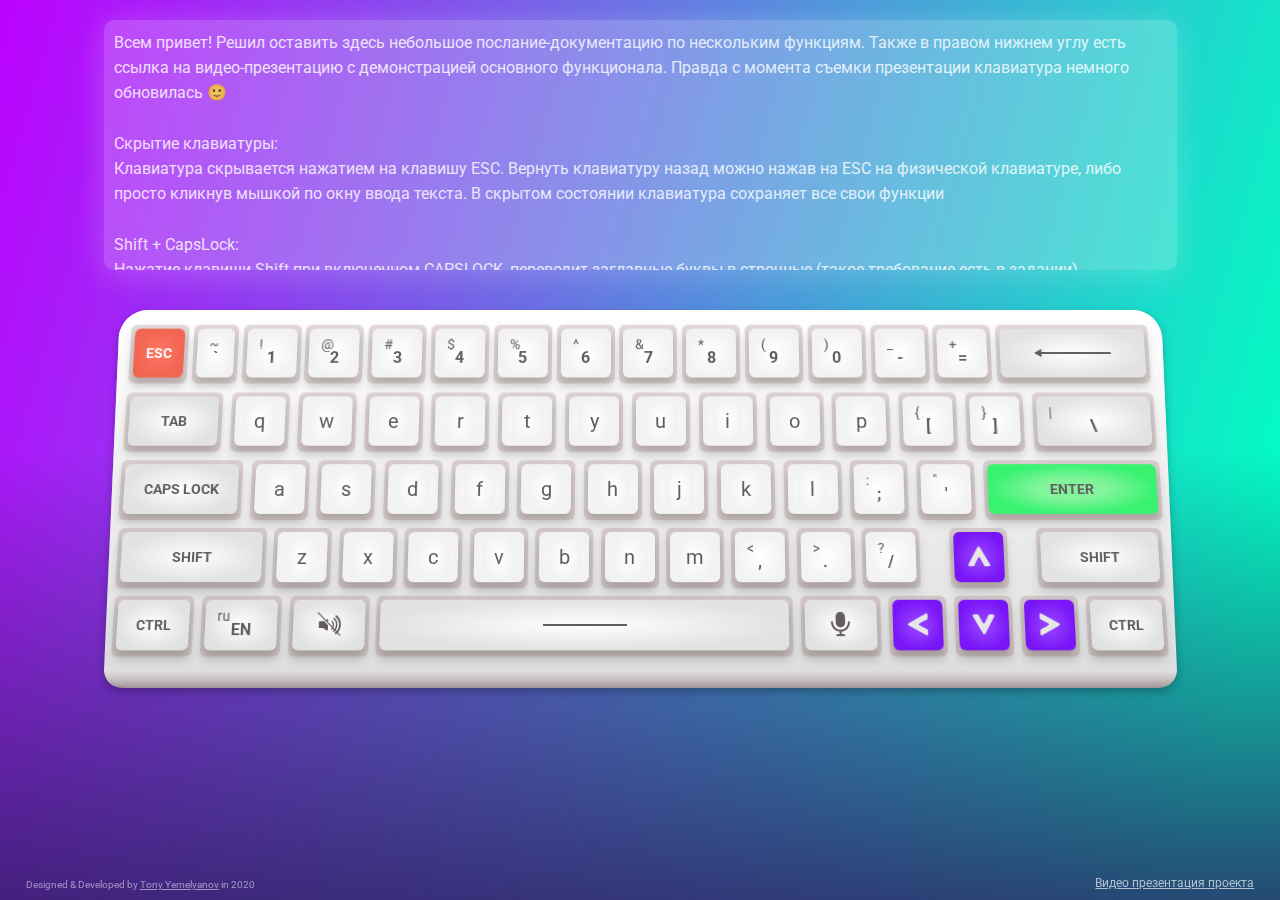
==== commit 78743b7b: "refactor: update desctiption on placeholder" ====
--- a/virtual-keyboard/index.html
+++ b/virtual-keyboard/index.html
@@ -15,25 +15,27 @@
     <div class="container">
 
       <div class="screen-wrapper">
-        <textarea class="screen" name="text-input" placeholder="Всем привет! Решил оставить здесь небольшое послание-документацию по нескольким функциям. Также в правом нижнем углу есть ссылка на видео-презентацию, если вдруг будет интересно 🙂
+        <textarea class="screen" name="text-input" placeholder="Всем привет! Решил оставить здесь небольшое послание-документацию по нескольким функциям. Также в правом нижнем углу есть ссылка на видео-презентацию с демонстрацией основного функционала. Правда с момента съемки презентации клавиатура немного обновилась 🙂
    
 Скрытие клавиатуры:
 Клавиатура скрывается нажатием на клавишу ESC. Вернуть клавиатуру назад можно нажав на ESC на физической клавиатуре, либо просто кликнув мышкой по окну ввода текста. В скрытом состоянии клавиатура сохраняет все свои функции
 
-Отключение звуков:
+Shift + CapsLock:
+Нажатие клавиши Shift при включенном CAPSLOCK, переводит заглавные буквы в строчные (такое требование есть в задании).
+
+Звуки клавиатуры:
 В приложении присутствуют звуки при нажатии на любые клавиши. Звуки меняются в зависимости от раскладки клавиатуры. Отключить звук можно нажав на клавишу с иконкой перечеркнутого микрофона находящуюся слева от пробела.
 
 Голосовой ввод:
 Функция голосового ввода запускается кнопкой с иконкой микрофона — находится она справа от пробела. Язык голосового ввода меняется в зависимости от текущей раскладки виртуальной клавиатуры. Для того чтобы приложение могло использовать микрофон, необходимо дать странице в браузере разрешение на использование микрофона, в противном случае при нажатии на кнопку голосового ввода здесь появится соответствующее сообщение. После предоставления разрешения и нажатия на кнопку, ее цвет поменяется, и функция голосового ввода будет работать до тех пор, пока ее не отключить. Отключается она повторным нажатием на ту же кнопку.
 
 Язык:
-Язык виртуальной клавиатуры никак не связан с языком, выбранным в системе — то есть если у вас в системе в данный момент русская раскладка, а раскладка виртуальной клавиатуры английская — ввод будет таким как на виртуальной клавиатуре даже если использовать приложения печатая на физической клавиатуре — это фича. Язык раскладки виртуальной клавиатуры меняется по нажатию на соответствующею клавишу, находящуюся справа от левого ctrl, но также можно и просто воспользоваться стандартной комбинацией Alt+Shift.
-
-Стрелки:
-Горизонтальные стрелки работают как обычные, а вертикальные переносят положение печати в самое начало текста, либо в самый конец (в зависимости от стрелки). При зажатом шифте стрелки позволяют выделять текст — работает это не как мы привыкли, но очень удобно 🤩 
-* Если вдруг функционал вертикальных стрелок и выделение текста с их помощью, покажутся забагованными, пожалуйста не снижайте за это оценку, так как этот функционал не требуется по заданию — я сделал его ради интереса )
-
-Спасибо что дочитали послание-документацию, надеюсь проверять этот проект будет интересно, я старался на максимум 🙂
+Язык виртуальной клавиатуры никак не связан с языком, выбранным в системе — то есть если у вас в системе в данный момент русская раскладка, а раскладка виртуальной клавиатуры английская — ввод будет таким как на виртуальной клавиатуре даже если использовать приложения печатая на физической клавиатуре — это фича. Язык раскладки виртуальной клавиатуры меняется по нажатию на соответствующею клавишу, находящуюся справа от левого ctrl, но также можно и просто воспользоваться стандартной комбинацией Alt+Shift если вы используете систему windows.
+
+Кроссплатформенность:
+Клавиатура выполнялась на системе Windows и логика ее работы соответствует именно этой платформе — то есть, если вы привыкли к тому, как устроена клавиатура на MacOS — могут быть небольшие отличия. Также, в клавиатуре системы MacOS есть особенность, из -за которой при нажатии на клавишу cmnd на физической клавиатуре, может заедать клавиша ctrl на виртуальной клавиатуре — просто это разные клавиши и принцип их работы отличается в результате чего, может происходить подобный баг. В задании не было пункта по поводу того, что клавиатура должна быть кроссплатформенной, кроме того у меня нет MacOS устройства для того чтобы тестировать и исправлять баги на этой системе — поэтому пожалуйста, отнеситесь с пониманием в случае, если вы проверяете на MacOS или на Linux, и столкнетесь с этим или другими багами, связанными с отличиями вашей системы от Windows 😊
+
+Спасибо что дочитали мое послание-документацию, надеюсь проверять этот проект будет интересно, я старался на максимум 🙂
 Если возникнут вопросы, можно написать мне в Дискорде (TonyYem#4672)
 
 "></textarea>
@@ -51,9 +53,14 @@
             <div class="key escape-wrapper" data="esc">
               <div class="key-special key__escape">ESC</div>
             </div>
-         
+
             <div class="key letter-wrapper key-tilda-wrapper">
-
+              <div class="key-double key-extra key-switchable" data="`" key="Backquote">
+                <span class="symbols">
+                  <span class="first">~</span>
+                  <span class="second">`</span>
+                </span>
+              </div>
             </div>
 
             <div class="key num-wrapper">
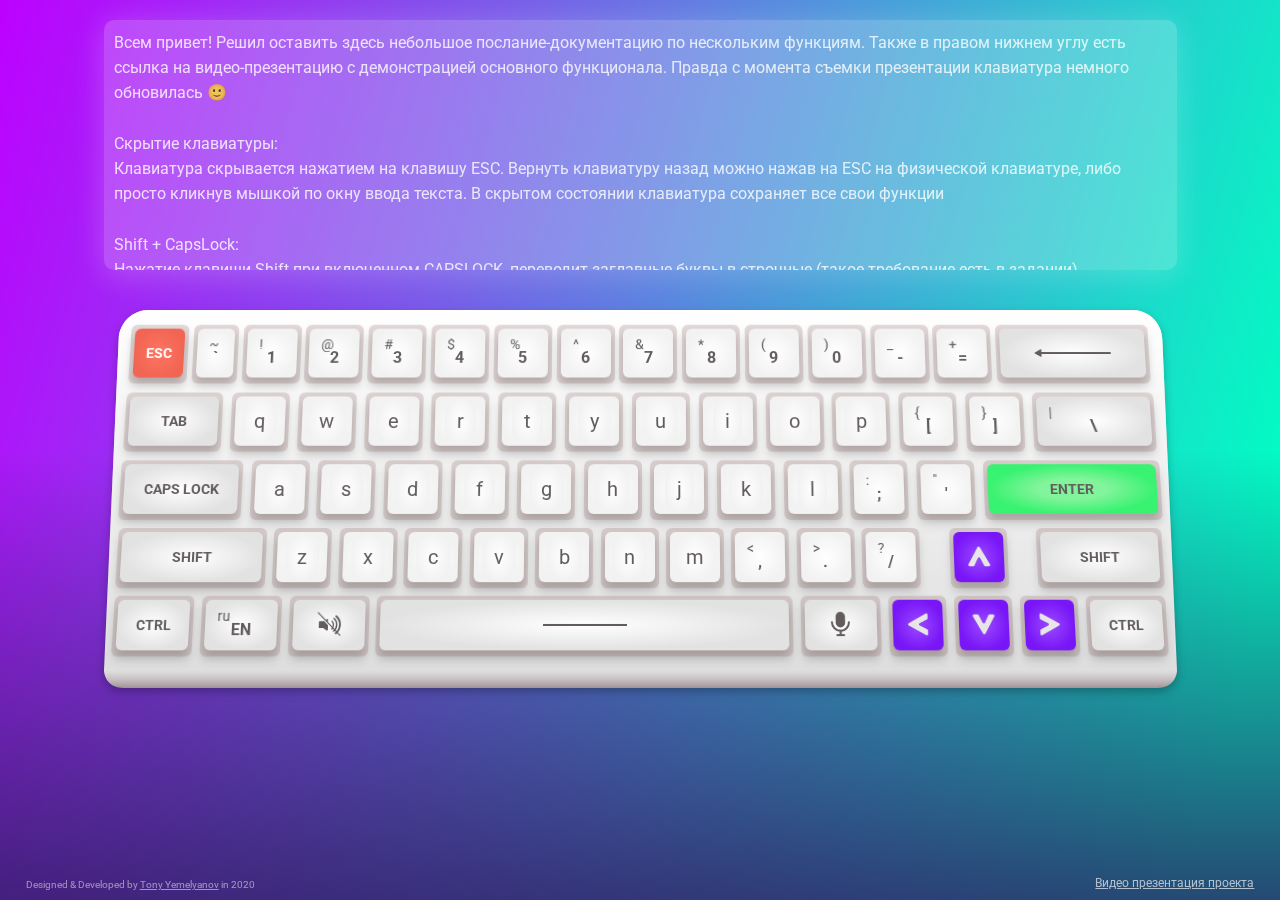
==== commit 1d19601b: "refactor: change key symbols colors on click and improve focus on text input" ====
--- a/virtual-keyboard/index.html
+++ b/virtual-keyboard/index.html
@@ -33,7 +33,7 @@
 Язык виртуальной клавиатуры никак не связан с языком, выбранным в системе — то есть если у вас в системе в данный момент русская раскладка, а раскладка виртуальной клавиатуры английская — ввод будет таким как на виртуальной клавиатуре даже если использовать приложения печатая на физической клавиатуре — это фича. Язык раскладки виртуальной клавиатуры меняется по нажатию на соответствующею клавишу, находящуюся справа от левого ctrl, но также можно и просто воспользоваться стандартной комбинацией Alt+Shift если вы используете систему windows.
 
 Кроссплатформенность:
-Клавиатура выполнялась на системе Windows и логика ее работы соответствует именно этой платформе — то есть, если вы привыкли к тому, как устроена клавиатура на MacOS — могут быть небольшие отличия. Также, в клавиатуре системы MacOS есть особенность, из -за которой при нажатии на клавишу cmnd на физической клавиатуре, может заедать клавиша ctrl на виртуальной клавиатуре — просто это разные клавиши и принцип их работы отличается в результате чего, может происходить подобный баг. В задании не было пункта по поводу того, что клавиатура должна быть кроссплатформенной, кроме того у меня нет MacOS устройства для того чтобы тестировать и исправлять баги на этой системе — поэтому пожалуйста, отнеситесь с пониманием в случае, если вы проверяете на MacOS или на Linux, и столкнетесь с этим или другими багами, связанными с отличиями вашей системы от Windows 😊
+Клавиатура выполнялась на системе Windows и логика ее работы соответствует именно этой платформе — то есть, если вы привыкли к тому, как устроена клавиатура на MacOS — могут быть небольшие отличия или даже некоторые баги. Поэтому, в случае, если вы проверяете работу на MacOS или на Linux и столкнетесь с багами, которые могут быть связаны с отличиями вашей системы от Windows, пожалуйста отнеситесь с пониманием. В задании не было пункта по поводу того, что клавиатура должна быть кроссплатформенной, кроме того у меня нет MacOS устройства и системы Linux для того чтобы тестировать и исправлять баги на этих системах 😊
 
 Спасибо что дочитали мое послание-документацию, надеюсь проверять этот проект будет интересно, я старался на максимум 🙂
 Если возникнут вопросы, можно написать мне в Дискорде (TonyYem#4672)
@@ -112,7 +112,7 @@
                     class="first">+</span><span class="second">=</span></span></div>
             </div>
             <div class="key backspace-wrapper">
-              <div class="key-special key__backspace" key="Backspace"></div>
+              <div class="key-special key__backspace key__backspace-free" key="Backspace"></div>
             </div>
           </div>
           <!-- row 2 -->
@@ -271,7 +271,7 @@
               <div class="key-special key__mute"></div>
             </div>
             <div class="key space-wrapper">
-              <div class="key-input key-special key__space" data=" " key="Space"></div>
+              <div class="key-input key-special key__space key__space-free" data=" " key="Space"></div>
             </div>
             <div class="key speak-wrapper">
               <div class="key-special key__speak"></div>
--- a/virtual-keyboard/css/main.min.css
+++ b/virtual-keyboard/css/main.min.css
@@ -1,2 +1,2 @@
-article,aside,details,figcaption,figure,footer,header,hgroup,nav,section,summary{display:block}audio,canvas,video{display:inline-block}audio:not([controls]){display:none;height:0}[hidden],template{display:none}html{background:#fff;color:#000;-webkit-text-size-adjust:100%;-ms-text-size-adjust:100%}html,button,input,select,textarea{font-family:sans-serif}body{margin:0}a{background:transparent}a:focus{outline:thin dotted}a:hover,a:active{outline:0}h1{font-size:2em;margin:0.67em 0}h2{font-size:1.5em;margin:0.83em 0}h3{font-size:1.17em;margin:1em 0}h4{font-size:1em;margin:1.33em 0}h5{font-size:.83em;margin:1.67em 0}h6{font-size:.75em;margin:2.33em 0}abbr[title]{border-bottom:1px dotted}b,strong{font-weight:bold}dfn{font-style:italic}mark{background:#ff0;color:#000}code,kbd,pre,samp{font-family:monospace, serif;font-size:1em}pre{white-space:pre;white-space:pre-wrap;word-wrap:break-word}q{quotes:"\201C" "\201D" "\2018" "\2019"}q:before,q:after{content:'';content:none}small{font-size:80%}sub,sup{font-size:75%;line-height:0;position:relative;vertical-align:baseline}sup{top:-0.5em}sub{bottom:-0.25em}img{border:0}svg:not(:root){overflow:hidden}figure{margin:0}fieldset{border:1px solid #c0c0c0;margin:0 2px;padding:0.35em 0.625em 0.75em}legend{border:0;padding:0;white-space:normal}button,input,select,textarea{font-family:inherit;font-size:100%;margin:0;vertical-align:baseline}button,input{line-height:normal}button,select{text-transform:none}button,html input[type="button"],input[type="reset"],input[type="submit"]{-webkit-appearance:button;cursor:pointer}button[disabled],input[disabled]{cursor:default}button::-moz-focus-inner,input::-moz-focus-inner{border:0;padding:0}textarea{overflow:auto;vertical-align:top}table{border-collapse:collapse;border-spacing:0}input[type="search"]{-webkit-appearance:textfield;-webkit-box-sizing:content-box;box-sizing:content-box}input[type="search"]::-webkit-search-cancel-button,input[type="search"]::-webkit-search-decoration{-webkit-appearance:none}input[type="checkbox"],input[type="radio"]{-webkit-box-sizing:border-box;box-sizing:border-box;padding:0}:root{font-size:10px;font-family:Roboto}*{-webkit-box-sizing:border-box;box-sizing:border-box}a{outline:none}a:focus{outline:none}textarea{resize:none;outline:none;border:none}main{background:linear-gradient(285.81deg, #00FFC2 6.69%, #BD00FF 100.21%),linear-gradient(90deg, #ABBAC8 0%, #B4C4D2 100%),#C4C4C4;min-height:100vh;position:relative}main .container{max-width:120rem;padding:0 1rem;margin:auto}main .container .copyright{color:rgba(255,255,255,0.5);position:fixed;bottom:1rem;left:2%;z-index:1;max-width:52%;text-align:left}main .container .copyright a{color:rgba(255,255,255,0.5)}main .container .about{color:rgba(255,255,255,0.644);position:fixed;z-index:1;text-align:right;font-size:1.2rem;right:2%;bottom:1rem;max-width:45%}main .screen-wrapper{min-width:10rem;max-width:107.3rem;padding:6rem 1rem 0;margin:auto;display:-webkit-box;display:-ms-flexbox;display:flex;-webkit-box-pack:center;-ms-flex-pack:center;justify-content:center}@media (max-height: 900px){main .screen-wrapper{padding:2rem 0 0}}main .screen{font-family:Roboto;font-weight:400;font-size:1.8rem;line-height:140%;padding:2.4rem 4rem 4rem 2.8rem;z-index:10;width:80%;min-width:10rem;max-width:107.3rem;height:30rem;max-height:30rem;background:rgba(255,255,255,0.22);-webkit-box-shadow:0px 4px 30px 2px rgba(255,255,255,0.2);box-shadow:0px 4px 30px 2px rgba(255,255,255,0.2);border-radius:1rem;color:#fff;-webkit-transition:all .4s;transition:all .4s;cursor:auto}main .screen::-webkit-input-placeholder{color:#fff;font-size:1.6rem;opacity:0.8}main .screen:-ms-input-placeholder{color:#fff;font-size:1.6rem;opacity:0.8}main .screen::-ms-input-placeholder{color:#fff;font-size:1.6rem;opacity:0.8}main .screen::placeholder{color:#fff;font-size:1.6rem;opacity:0.8}main .screen::-webkit-scrollbar{width:1.4rem}main .screen::-webkit-scrollbar-track{background-color:rgba(255,255,255,0.212)}main .screen::-webkit-scrollbar-thumb{background-color:rgba(51,255,153,0.89);border-radius:5rem}@media (max-height: 900px){main .screen{padding:1rem;max-height:25rem;width:100%}}@media (max-height: 740px){main .screen{max-height:20rem}}@media (max-height: 687px){main .screen{max-height:15rem}}main .desk-wrapper{padding:0;padding-bottom:6rem;position:relative;overflow:hidden}@media (max-height: 900px){main .desk-wrapper{padding-bottom:1rem}}main .keyboard{-webkit-perspective-origin:50% 50%;perspective-origin:50% 50%;-webkit-perspective:70rem;perspective:70rem;margin:4rem auto;padding-top:1.4rem;background:url("../assets/svg/keyboard_skeleton.svg");background-size:cover;background-repeat:no-repeat;height:37.8rem;min-width:10rem;max-width:107.3rem;position:relative;-webkit-user-select:none;-moz-user-select:none;-ms-user-select:none;user-select:none;bottom:0;-webkit-transition:bottom 0.4s;transition:bottom 0.4s;z-index:10;-webkit-filter:drop-shadow(0px 4px 4px rgba(0,0,0,0.25));filter:drop-shadow(0px 4px 4px rgba(0,0,0,0.25))}@media (max-width: 1140px){main .keyboard{-webkit-perspective-origin:0% 0%;perspective-origin:0% 0%;-webkit-perspective:0rem;perspective:0rem;background:rgba(255,255,255,0.589);border-radius:1.5rem}}@media (max-height: 687px){main .keyboard{margin-top:1.5rem}}@media (max-height: 612px){main .keyboard:nth-child(n){height:100%;padding-bottom:1rem}}main .keyboard__hidden{bottom:-50rem}main .key-row{display:-webkit-box;display:-ms-flexbox;display:flex;height:6rem;-webkit-box-pack:justify;-ms-flex-pack:justify;justify-content:space-between;margin:0 auto .8rem auto}main .key-row:first-child{width:95%}main .key-row:nth-child(2){width:96%}main .key-row:nth-child(3){width:97%}main .key-row:nth-child(4){width:97.5%}main .key-row:last-child{width:98.2%}@media (max-width: 1140px){main .key-row{-webkit-transform:rotateX(0deg);transform:rotateX(0deg)}main .key-row:nth-child(n){width:99%}}@media (max-width: 906px){main .key-row{-webkit-box-pack:justify;-ms-flex-pack:justify;justify-content:space-between}main .key-row:nth-child(n){width:99%}}@media (max-height: 612px){main .key-row:nth-child(n){height:5.5rem}}@media (max-height: 540px){main .key-row:nth-child(n){height:5rem}}.key-special{display:-webkit-box;display:-ms-flexbox;display:flex;position:relative;-webkit-box-pack:center;-ms-flex-pack:center;justify-content:center;min-width:5rem;width:5rem;height:5rem;padding:1.2rem;-webkit-box-align:center;-ms-flex-align:center;align-items:center;border-radius:.6rem;background:radial-gradient(50% 50% at 50% 50%, #fff 0%, rgba(255,255,255,0) 100%);font-size:1.4rem;font-weight:700;color:#fff}.key-special:hover{-webkit-filter:drop-shadow(0px 4px 5px rgba(0,0,0,0));filter:drop-shadow(0px 4px 5px rgba(0,0,0,0));-webkit-transform:rotateZ(0.5deg);transform:rotateZ(0.5deg)}@media (max-width: 1140px){.key-special{width:10rem}}@media (max-width: 906px){.key-special{font-size:1.4rem;width:100%}}.key-double{display:-webkit-box;display:-ms-flexbox;display:flex;-webkit-box-pack:center;-ms-flex-pack:center;justify-content:center;width:5rem;height:5rem;padding:1.2rem;-webkit-box-align:center;-ms-flex-align:center;align-items:center;border-radius:.6rem;background:radial-gradient(50% 50% at 50% 50%, #fff 0%, rgba(255,255,255,0) 100%);font-size:1.4rem;font-weight:700;color:#625c5c;background:radial-gradient(50% 50% at 50% 50%, #fff 0%, rgba(255,255,255,0) 100%),#F2F2F2}.key-double .symbols{display:-webkit-box;display:-ms-flexbox;display:flex;-webkit-box-orient:vertical;-webkit-box-direction:normal;-ms-flex-direction:column;flex-direction:column;width:100%}.key-double .symbols .first{font-size:1.4rem;font-weight:400;position:relative}.key-double .symbols .second{position:relative;font-size:1.6rem;margin:auto;bottom:0.4rem}.key-double:hover{-webkit-filter:drop-shadow(0px 4px 5px rgba(0,0,0,0));filter:drop-shadow(0px 4px 5px rgba(0,0,0,0));-webkit-transform:rotateZ(0.5deg);transform:rotateZ(0.5deg)}@media (max-width: 1140px){.key-double{width:5rem}}@media (max-width: 916px){.key-double{width:4.5rem}}@media (max-width: 906px){.key-double{width:100%;border-radius:.4rem}.key-double .symbols .first{font-size:1.4rem;left:-.5rem}.key-double .symbols .second{font-size:1.4rem;bottom:0rem;right:-.5rem}}@media (max-width: 740px){.key-double .symbols{width:100%;margin:auto}.key-double .symbols .first{right:0}.key-double .symbols .second{right:0rem}}.key-letter{display:-webkit-box;display:-ms-flexbox;display:flex;-webkit-box-pack:center;-ms-flex-pack:center;justify-content:center;width:5rem;height:5rem;padding:1.2rem;-webkit-box-align:center;-ms-flex-align:center;align-items:center;border-radius:.6rem;background:radial-gradient(50% 50% at 50% 50%, #fff 0%, rgba(255,255,255,0) 100%);font-size:2rem;font-weight:400;color:#625c5c;background:radial-gradient(50% 50% at 50% 50%, #fff 0%, rgba(255,255,255,0) 100%),#F2F2F2}.key-letter:hover{-webkit-filter:drop-shadow(0px 4px 5px rgba(0,0,0,0));filter:drop-shadow(0px 4px 5px rgba(0,0,0,0));-webkit-transform:rotateZ(0.5deg);transform:rotateZ(0.5deg)}@media (max-width: 906px){.key-letter{width:95%;font-size:1.6rem;border-radius:.4rem}}@media (max-width: 620px){.key-letter{font-size:1.5rem}}.key{display:-webkit-box;display:-ms-flexbox;display:flex;-webkit-box-pack:center;-ms-flex-pack:center;justify-content:center;-webkit-box-align:center;-ms-flex-align:center;align-items:center;padding:.4rem .4rem .6rem;background:rgba(152,113,113,0.26);height:6rem;cursor:pointer;-webkit-filter:drop-shadow(0px 0.6rem 0.4rem rgba(0,0,0,0.25));filter:drop-shadow(0px 0.6rem 0.4rem rgba(0,0,0,0.25));border-radius:.6rem}.key .key-special{background:radial-gradient(50% 50% at 50% 50%, #fff 0%, rgba(255,255,255,0) 100%),#E2E2E2}.key .key-arrow{display:-webkit-box;display:-ms-flexbox;display:flex;-webkit-box-pack:center;-ms-flex-pack:center;justify-content:center;width:5rem;height:5rem;padding:1.2rem;-webkit-box-align:center;-ms-flex-align:center;align-items:center;border-radius:.6rem;background:radial-gradient(50% 50% at 50% 50%, #fff 0%, rgba(255,255,255,0) 100%);font-weight:400;position:relative;background:radial-gradient(50% 50% at 50% 50%, #9948FF 0%, rgba(153,72,255,0) 100%),#7916F7}.key .key-arrow:hover{-webkit-filter:drop-shadow(0px 4px 5px rgba(0,0,0,0));filter:drop-shadow(0px 4px 5px rgba(0,0,0,0));-webkit-transform:rotateZ(0.5deg);transform:rotateZ(0.5deg)}.key__escape{background:radial-gradient(50% 50% at 50% 50%, #FF7563 0%, #F16552 100%),#F16552 !important}@media (max-width: 1140px){.key__escape{width:5rem}}.key__backspace{display:-webkit-box;display:-ms-flexbox;display:flex;position:relative;-webkit-box-pack:center;-ms-flex-pack:center;justify-content:center;min-width:5rem;width:14.5rem;height:5rem;padding:1.2rem;-webkit-box-align:center;-ms-flex-align:center;align-items:center;border-radius:.6rem;background:radial-gradient(50% 50% at 50% 50%, #fff 0%, rgba(255,255,255,0) 100%);font-size:1.4rem;font-weight:700;color:#625c5c}.key__backspace:hover{-webkit-filter:drop-shadow(0px 4px 5px rgba(0,0,0,0));filter:drop-shadow(0px 4px 5px rgba(0,0,0,0));-webkit-transform:rotateZ(0.5deg);transform:rotateZ(0.5deg)}@media (max-width: 1140px){.key__backspace{width:10rem}}@media (max-width: 906px){.key__backspace{font-size:1.4rem;width:100%}}.key__backspace:after{content:url(../assets/svg/backspace.svg);position:absolute}@media (max-width: 1140px){.key__backspace:after{content:url(../assets/svg/backspace-small.svg);position:absolute}}@media (max-width: 599px){.key__backspace{min-width:100%}.key__backspace:after{content:url(../assets/svg/backspace-xs.svg);position:absolute}}.key__tab{display:-webkit-box;display:-ms-flexbox;display:flex;position:relative;-webkit-box-pack:center;-ms-flex-pack:center;justify-content:center;min-width:5rem;width:8.9rem;height:5rem;padding:1.2rem;-webkit-box-align:center;-ms-flex-align:center;align-items:center;border-radius:.6rem;background:radial-gradient(50% 50% at 50% 50%, #fff 0%, rgba(255,255,255,0) 100%);font-size:1.4rem;font-weight:700;color:#625c5c}.key__tab:hover{-webkit-filter:drop-shadow(0px 4px 5px rgba(0,0,0,0));filter:drop-shadow(0px 4px 5px rgba(0,0,0,0));-webkit-transform:rotateZ(0.5deg);transform:rotateZ(0.5deg)}@media (max-width: 1140px){.key__tab{width:10rem}}@media (max-width: 906px){.key__tab{font-size:1.4rem;width:100%}}.key__backslash{display:-webkit-box;display:-ms-flexbox;display:flex;-webkit-box-pack:center;-ms-flex-pack:center;justify-content:center;width:11.4rem;height:5rem;padding:1.2rem;-webkit-box-align:center;-ms-flex-align:center;align-items:center;border-radius:.6rem;background:radial-gradient(50% 50% at 50% 50%, #fff 0%, rgba(255,255,255,0) 100%);font-size:1.4rem;font-weight:700;color:#625c5c;background:radial-gradient(50% 50% at 50% 50%, #fff 0%, rgba(255,255,255,0) 100%),#E2E2E2}.key__backslash .symbols{display:-webkit-box;display:-ms-flexbox;display:flex;-webkit-box-orient:vertical;-webkit-box-direction:normal;-ms-flex-direction:column;flex-direction:column;width:100%}.key__backslash .symbols .first{font-size:1.4rem;font-weight:400;position:relative}.key__backslash .symbols .second{position:relative;font-size:1.6rem;margin:auto;bottom:0.4rem}.key__backslash:hover{-webkit-filter:drop-shadow(0px 4px 5px rgba(0,0,0,0));filter:drop-shadow(0px 4px 5px rgba(0,0,0,0));-webkit-transform:rotateZ(0.5deg);transform:rotateZ(0.5deg)}@media (max-width: 1140px){.key__backslash{width:5rem}}@media (max-width: 916px){.key__backslash{width:4.5rem}}@media (max-width: 906px){.key__backslash{width:100%;border-radius:.4rem}.key__backslash .symbols .first{font-size:1.4rem;left:-.5rem}.key__backslash .symbols .second{font-size:1.4rem;bottom:0rem;right:-.5rem}}@media (max-width: 740px){.key__backslash .symbols{width:100%;margin:auto}.key__backslash .symbols .first{right:0}.key__backslash .symbols .second{right:0rem}}.key__caps{display:-webkit-box;display:-ms-flexbox;display:flex;position:relative;-webkit-box-pack:center;-ms-flex-pack:center;justify-content:center;min-width:5rem;width:11.4rem;height:5rem;padding:1.2rem;-webkit-box-align:center;-ms-flex-align:center;align-items:center;border-radius:.6rem;background:radial-gradient(50% 50% at 50% 50%, #fff 0%, rgba(255,255,255,0) 100%);font-size:1.4rem;font-weight:700;color:#625c5c}.key__caps:hover{-webkit-filter:drop-shadow(0px 4px 5px rgba(0,0,0,0));filter:drop-shadow(0px 4px 5px rgba(0,0,0,0));-webkit-transform:rotateZ(0.5deg);transform:rotateZ(0.5deg)}@media (max-width: 1140px){.key__caps{width:10rem}}@media (max-width: 906px){.key__caps{font-size:1.4rem;width:100%}}.key__enter{display:-webkit-box;display:-ms-flexbox;display:flex;position:relative;-webkit-box-pack:center;-ms-flex-pack:center;justify-content:center;min-width:5rem;width:16.9rem;height:5rem;padding:1.2rem;-webkit-box-align:center;-ms-flex-align:center;align-items:center;border-radius:.6rem;background:radial-gradient(50% 50% at 50% 50%, #fff 0%, rgba(255,255,255,0) 100%);font-size:1.4rem;font-weight:700;color:#625c5c;background:radial-gradient(50% 50% at 50% 50%, #82f49b 40.62%, rgba(0,255,85,0.541) 100%),#79e490 !important}.key__enter:hover{-webkit-filter:drop-shadow(0px 4px 5px rgba(0,0,0,0));filter:drop-shadow(0px 4px 5px rgba(0,0,0,0));-webkit-transform:rotateZ(0.5deg);transform:rotateZ(0.5deg)}@media (max-width: 1140px){.key__enter{width:10rem}}@media (max-width: 906px){.key__enter{font-size:1.4rem;width:100%}}.key__lshift{display:-webkit-box;display:-ms-flexbox;display:flex;position:relative;-webkit-box-pack:center;-ms-flex-pack:center;justify-content:center;min-width:5rem;width:14.1rem;height:5rem;padding:1.2rem;-webkit-box-align:center;-ms-flex-align:center;align-items:center;border-radius:.6rem;background:radial-gradient(50% 50% at 50% 50%, #fff 0%, rgba(255,255,255,0) 100%);font-size:1.4rem;font-weight:700;color:#625c5c}.key__lshift:hover{-webkit-filter:drop-shadow(0px 4px 5px rgba(0,0,0,0));filter:drop-shadow(0px 4px 5px rgba(0,0,0,0));-webkit-transform:rotateZ(0.5deg);transform:rotateZ(0.5deg)}@media (max-width: 1140px){.key__lshift{width:10rem}}@media (max-width: 906px){.key__lshift{font-size:1.4rem;width:100%}}.key__rshift{display:-webkit-box;display:-ms-flexbox;display:flex;position:relative;-webkit-box-pack:center;-ms-flex-pack:center;justify-content:center;min-width:5rem;width:11.8rem;height:5rem;padding:1.2rem;-webkit-box-align:center;-ms-flex-align:center;align-items:center;border-radius:.6rem;background:radial-gradient(50% 50% at 50% 50%, #fff 0%, rgba(255,255,255,0) 100%);font-size:1.4rem;font-weight:700;color:#625c5c}.key__rshift:hover{-webkit-filter:drop-shadow(0px 4px 5px rgba(0,0,0,0));filter:drop-shadow(0px 4px 5px rgba(0,0,0,0));-webkit-transform:rotateZ(0.5deg);transform:rotateZ(0.5deg)}@media (max-width: 1140px){.key__rshift{width:10rem}}@media (max-width: 906px){.key__rshift{font-size:1.4rem;width:100%}}.key__lctrl,.key__rctrl,.key__tilda,.key__mute,.key__speak{display:-webkit-box;display:-ms-flexbox;display:flex;position:relative;-webkit-box-pack:center;-ms-flex-pack:center;justify-content:center;min-width:5rem;width:7.2rem;height:5rem;padding:1.2rem;-webkit-box-align:center;-ms-flex-align:center;align-items:center;border-radius:.6rem;background:radial-gradient(50% 50% at 50% 50%, #fff 0%, rgba(255,255,255,0) 100%);font-size:1.4rem;font-weight:700;color:#625c5c}.key__lctrl:hover,.key__rctrl:hover,.key__tilda:hover,.key__mute:hover,.key__speak:hover{-webkit-filter:drop-shadow(0px 4px 5px rgba(0,0,0,0));filter:drop-shadow(0px 4px 5px rgba(0,0,0,0));-webkit-transform:rotateZ(0.5deg);transform:rotateZ(0.5deg)}@media (max-width: 1140px){.key__lctrl,.key__rctrl,.key__tilda,.key__mute,.key__speak{width:10rem}}@media (max-width: 906px){.key__lctrl,.key__rctrl,.key__tilda,.key__mute,.key__speak{font-size:1.4rem;width:100%}}.key__mute:after{content:url(../assets/svg/mute.svg);position:absolute}.key__speak:after{content:url(../assets/svg/speak.svg);position:absolute}.key__lang{display:-webkit-box;display:-ms-flexbox;display:flex;-webkit-box-pack:center;-ms-flex-pack:center;justify-content:center;width:7.2rem;height:5rem;padding:1.2rem;-webkit-box-align:center;-ms-flex-align:center;align-items:center;border-radius:.6rem;background:radial-gradient(50% 50% at 50% 50%, #fff 0%, rgba(255,255,255,0) 100%);font-size:1.4rem;font-weight:700;color:#625c5c;background:radial-gradient(50% 50% at 50% 50%, #fff 0%, rgba(255,255,255,0) 100%),#E2E2E2}.key__lang .symbols{display:-webkit-box;display:-ms-flexbox;display:flex;-webkit-box-orient:vertical;-webkit-box-direction:normal;-ms-flex-direction:column;flex-direction:column;width:100%}.key__lang .symbols .first{font-size:1.4rem;font-weight:400;position:relative}.key__lang .symbols .second{position:relative;font-size:1.6rem;margin:auto;bottom:0.4rem}.key__lang:hover{-webkit-filter:drop-shadow(0px 4px 5px rgba(0,0,0,0));filter:drop-shadow(0px 4px 5px rgba(0,0,0,0));-webkit-transform:rotateZ(0.5deg);transform:rotateZ(0.5deg)}@media (max-width: 1140px){.key__lang{width:5rem}}@media (max-width: 916px){.key__lang{width:4.5rem}}@media (max-width: 906px){.key__lang{width:100%;border-radius:.4rem}.key__lang .symbols .first{font-size:1.4rem;left:-.5rem}.key__lang .symbols .second{font-size:1.4rem;bottom:0rem;right:-.5rem}}@media (max-width: 740px){.key__lang .symbols{width:100%;margin:auto}.key__lang .symbols .first{right:0}.key__lang .symbols .second{right:0rem}}.key__space{display:-webkit-box;display:-ms-flexbox;display:flex;position:relative;-webkit-box-pack:center;-ms-flex-pack:center;justify-content:center;min-width:5rem;width:40.9rem;height:5rem;padding:1.2rem;-webkit-box-align:center;-ms-flex-align:center;align-items:center;border-radius:.6rem;background:radial-gradient(50% 50% at 50% 50%, #fff 0%, rgba(255,255,255,0) 100%);font-size:1.4rem;font-weight:700;color:#625c5c}.key__space:hover{-webkit-filter:drop-shadow(0px 4px 5px rgba(0,0,0,0));filter:drop-shadow(0px 4px 5px rgba(0,0,0,0));-webkit-transform:rotateZ(0.5deg);transform:rotateZ(0.5deg)}@media (max-width: 1140px){.key__space{width:10rem}}@media (max-width: 906px){.key__space{font-size:1.4rem;width:100%}}.key__space:after{content:"";position:absolute;width:8.4rem;height:0.2rem;background:#625c5c}.key__space:hover{-webkit-transform:rotateZ(0.15deg) !important;transform:rotateZ(0.15deg) !important}@media (max-width: 1140px){.key__space{width:25rem}}.key__arrtop{position:relative}.key__arrtop:after{content:"";background-image:url("../assets/svg/top.svg");background-size:100% 100%;width:100%;height:100%;position:absolute;top:.2rem}@media (max-width: 650px){.key__arrtop:after{width:80%;height:80%;top:.7rem}}.key__arrleft{position:relative}.key__arrleft:after{content:"";background-image:url("../assets/svg/left.svg");background-size:100% 100%;width:100%;height:100%;position:absolute;top:.2rem}@media (max-width: 650px){.key__arrleft:after{width:80%;height:80%;top:.7rem}}.key__arrbot{position:relative}.key__arrbot:after{content:"";background-image:url("../assets/svg/bot.svg");background-size:100% 100%;width:100%;height:100%;position:absolute;top:.2rem}@media (max-width: 650px){.key__arrbot:after{width:80%;height:80%;top:.7rem}}.key__arrright{position:relative}.key__arrright:after{content:"";background-image:url("../assets/svg/right.svg");background-size:100% 100%;width:100%;height:100%;position:absolute;top:.2rem}@media (max-width: 650px){.key__arrright:after{width:80%;height:80%;top:.7rem}}.key:hover{-webkit-transition:all .2s ease;transition:all .2s ease;-webkit-filter:drop-shadow(0px 4px 5px rgba(0,0,0,0));filter:drop-shadow(0px 4px 5px rgba(0,0,0,0));background:rgba(152,113,113,0.5)}.key__active-grad{-webkit-filter:drop-shadow(0px 4px 5px rgba(0,0,0,0));filter:drop-shadow(0px 4px 5px rgba(0,0,0,0))}.key__active-grad:before{content:"";background:linear-gradient(241deg, #39ffcc, #39d2ff, #ff39c3, #ff3939, #faff39, #25fb0f);background-size:1200% 1200%;-webkit-animation:gradient-animation 22s ease infinite;animation:gradient-animation 22s ease infinite;position:absolute;top:0;bottom:0;width:100%;height:100%;opacity:.8;z-index:-1;-webkit-filter:blur(15px);filter:blur(15px)}@-webkit-keyframes gradient-animation{0%{background-position:0% 79%}50%{background-position:100% 22%}100%{background-position:0% 79%}}@keyframes gradient-animation{0%{background-position:0% 79%}50%{background-position:100% 22%}100%{background-position:0% 79%}}.key__pressed{mix-blend-mode:multiply}.key__pressed:hover{-webkit-filter:drop-shadow(0px 4px 5px rgba(255,255,255,0));filter:drop-shadow(0px 4px 5px rgba(255,255,255,0));-webkit-transform:rotateZ(0);transform:rotateZ(0)}.desk{background:-webkit-gradient(linear, left top, left bottom, from(rgba(0,26,255,0)), to(#2E1C60));background:linear-gradient(180deg, rgba(0,26,255,0) 0%, #2E1C60 100%);opacity:0.8;position:absolute;width:100%;min-height:50%;left:0;bottom:0;z-index:1}@media (max-width: 1140px){#beforeArr{-webkit-box-ordinal-group:2;-ms-flex-order:1;order:1}}@media (max-width: 906px){#beforeArr{width:7rem}}@media (max-width: 740px){#beforeArr{width:8%}}@media (max-width: 1140px){.rshift-wrapper{-webkit-box-ordinal-group:2;-ms-flex-order:1;order:1}}@media (max-width: 989px){.rshift-wrapper{display:none}}@media (max-width: 989px){.rctrl-wrapper{display:none}}@media (max-width: 906px){.letter-wrapper,.num-wrapper{width:7%}}@media (max-width: 695px){.letter-wrapper,.num-wrapper{width:6%}}@media (max-width: 906px){.space-wrapper{width:22%}}@media (max-width: 906px){.tab-wrapper,.caps-wrapper,.lshift-wrapper,.lctrl-wrapper{max-width:6rem}}@media (max-width: 989px){.backspace-wrapper{max-width:6rem}}@media (max-width: 570px){.backspace-wrapper{max-width:4rem}}@media (max-width: 620px){.arrow-wrapper{width:8%}}#arrow-top{margin:0 2.2rem}@media (max-width: 1140px){#arrow-top{margin:0 1.5rem;margin:0}}@media (max-width: 1079px){#arrow-top{margin:0 -.3% 0 0}}@media (max-width: 906px){#arrow-top{margin:0 1.4% 0 0}}@media (max-width: 860px){#arrow-top{margin:0 1.2% 0 0}}@media (max-width: 740px){#arrow-top{margin:0 2.1% 0 0}}@media (max-width: 620px){#arrow-top{margin:0}}.hoverEffect{-webkit-transition:all .2s ease;transition:all .2s ease;-webkit-filter:drop-shadow(0px 4px 5px rgba(0,0,0,0));filter:drop-shadow(0px 4px 5px rgba(0,0,0,0));background:rgba(152,113,113,0.5)}.highlighted{color:#00ff77cc}.key-tilda-wrapper{max-width:4.5rem}
+article,aside,details,figcaption,figure,footer,header,hgroup,nav,section,summary{display:block}audio,canvas,video{display:inline-block}audio:not([controls]){display:none;height:0}[hidden],template{display:none}html{background:#fff;color:#000;-webkit-text-size-adjust:100%;-ms-text-size-adjust:100%}html,button,input,select,textarea{font-family:sans-serif}body{margin:0}a{background:transparent}a:focus{outline:thin dotted}a:hover,a:active{outline:0}h1{font-size:2em;margin:0.67em 0}h2{font-size:1.5em;margin:0.83em 0}h3{font-size:1.17em;margin:1em 0}h4{font-size:1em;margin:1.33em 0}h5{font-size:.83em;margin:1.67em 0}h6{font-size:.75em;margin:2.33em 0}abbr[title]{border-bottom:1px dotted}b,strong{font-weight:bold}dfn{font-style:italic}mark{background:#ff0;color:#000}code,kbd,pre,samp{font-family:monospace, serif;font-size:1em}pre{white-space:pre;white-space:pre-wrap;word-wrap:break-word}q{quotes:"\201C" "\201D" "\2018" "\2019"}q:before,q:after{content:'';content:none}small{font-size:80%}sub,sup{font-size:75%;line-height:0;position:relative;vertical-align:baseline}sup{top:-0.5em}sub{bottom:-0.25em}img{border:0}svg:not(:root){overflow:hidden}figure{margin:0}fieldset{border:1px solid #c0c0c0;margin:0 2px;padding:0.35em 0.625em 0.75em}legend{border:0;padding:0;white-space:normal}button,input,select,textarea{font-family:inherit;font-size:100%;margin:0;vertical-align:baseline}button,input{line-height:normal}button,select{text-transform:none}button,html input[type="button"],input[type="reset"],input[type="submit"]{-webkit-appearance:button;cursor:pointer}button[disabled],input[disabled]{cursor:default}button::-moz-focus-inner,input::-moz-focus-inner{border:0;padding:0}textarea{overflow:auto;vertical-align:top}table{border-collapse:collapse;border-spacing:0}input[type="search"]{-webkit-appearance:textfield;-webkit-box-sizing:content-box;box-sizing:content-box}input[type="search"]::-webkit-search-cancel-button,input[type="search"]::-webkit-search-decoration{-webkit-appearance:none}input[type="checkbox"],input[type="radio"]{-webkit-box-sizing:border-box;box-sizing:border-box;padding:0}:root{font-size:10px;font-family:Roboto}*{-webkit-box-sizing:border-box;box-sizing:border-box}a{outline:none}a:focus{outline:none}textarea{resize:none;outline:none;border:none}main{background:linear-gradient(285.81deg, #00FFC2 6.69%, #BD00FF 100.21%),linear-gradient(90deg, #ABBAC8 0%, #B4C4D2 100%),#C4C4C4;min-height:100vh;position:relative}main .container{max-width:120rem;padding:0 1rem;margin:auto}main .container .copyright{color:rgba(255,255,255,0.5);position:fixed;bottom:1rem;left:2%;z-index:1;max-width:52%;text-align:left}main .container .copyright a{color:rgba(255,255,255,0.5)}main .container .about{color:rgba(255,255,255,0.644);position:fixed;z-index:1;text-align:right;font-size:1.2rem;right:2%;bottom:1rem;max-width:45%}main .screen-wrapper{min-width:10rem;max-width:107.3rem;padding:6rem 1rem 0;margin:auto;display:-webkit-box;display:-ms-flexbox;display:flex;-webkit-box-pack:center;-ms-flex-pack:center;justify-content:center}@media (max-height: 900px){main .screen-wrapper{padding:2rem 0 0}}main .screen{font-family:Roboto;font-weight:400;font-size:1.8rem;line-height:140%;padding:2.4rem 4rem 4rem 2.8rem;z-index:10;width:80%;min-width:10rem;max-width:107.3rem;height:30rem;max-height:30rem;background:rgba(255,255,255,0.22);-webkit-box-shadow:0px 4px 30px 2px rgba(255,255,255,0.2);box-shadow:0px 4px 30px 2px rgba(255,255,255,0.2);border-radius:1rem;color:#fff;-webkit-transition:all .4s;transition:all .4s;cursor:auto}main .screen::-webkit-input-placeholder{color:#fff;font-size:1.6rem;opacity:0.8}main .screen:-ms-input-placeholder{color:#fff;font-size:1.6rem;opacity:0.8}main .screen::-ms-input-placeholder{color:#fff;font-size:1.6rem;opacity:0.8}main .screen::placeholder{color:#fff;font-size:1.6rem;opacity:0.8}main .screen::-webkit-scrollbar{width:1.4rem}main .screen::-webkit-scrollbar-track{background-color:rgba(255,255,255,0.212)}main .screen::-webkit-scrollbar-thumb{background-color:rgba(51,255,153,0.89);border-radius:5rem}@media (max-height: 900px){main .screen{padding:1rem;max-height:25rem;width:100%}}@media (max-height: 740px){main .screen{max-height:20rem}}@media (max-height: 687px){main .screen{max-height:15rem}}main .desk-wrapper{padding:0;padding-bottom:6rem;position:relative;overflow:hidden}@media (max-height: 900px){main .desk-wrapper{padding-bottom:1rem}}main .keyboard{-webkit-perspective-origin:50% 50%;perspective-origin:50% 50%;-webkit-perspective:70rem;perspective:70rem;margin:4rem auto;padding-top:1.4rem;background:url("../assets/svg/keyboard_skeleton.svg");background-size:cover;background-repeat:no-repeat;height:37.8rem;min-width:10rem;max-width:107.3rem;position:relative;-webkit-user-select:none;-moz-user-select:none;-ms-user-select:none;user-select:none;bottom:0;-webkit-transition:bottom 0.4s;transition:bottom 0.4s;z-index:10;-webkit-filter:drop-shadow(0px 4px 4px rgba(0,0,0,0.25));filter:drop-shadow(0px 4px 4px rgba(0,0,0,0.25))}@media (max-width: 1140px){main .keyboard{-webkit-perspective-origin:0% 0%;perspective-origin:0% 0%;-webkit-perspective:0rem;perspective:0rem;background:rgba(255,255,255,0.589);border-radius:1.5rem}}@media (max-height: 687px){main .keyboard{margin-top:1.5rem}}@media (max-height: 612px){main .keyboard:nth-child(n){height:100%;padding-bottom:1rem}}main .keyboard__hidden{bottom:-50rem}main .key-row{display:-webkit-box;display:-ms-flexbox;display:flex;height:6rem;-webkit-box-pack:justify;-ms-flex-pack:justify;justify-content:space-between;margin:0 auto .8rem auto}main .key-row:first-child{width:95%}main .key-row:nth-child(2){width:96%}main .key-row:nth-child(3){width:97%}main .key-row:nth-child(4){width:97.5%}main .key-row:last-child{width:98.2%}@media (max-width: 1140px){main .key-row{-webkit-transform:rotateX(0deg);transform:rotateX(0deg)}main .key-row:nth-child(n){width:99%}}@media (max-width: 906px){main .key-row{-webkit-box-pack:justify;-ms-flex-pack:justify;justify-content:space-between}main .key-row:nth-child(n){width:99%}}@media (max-height: 612px){main .key-row:nth-child(n){height:5.5rem}}@media (max-height: 540px){main .key-row:nth-child(n){height:5rem}}.key-special{display:-webkit-box;display:-ms-flexbox;display:flex;position:relative;-webkit-box-pack:center;-ms-flex-pack:center;justify-content:center;min-width:5rem;width:5rem;height:5rem;padding:1.2rem;-webkit-box-align:center;-ms-flex-align:center;align-items:center;border-radius:.6rem;background:radial-gradient(50% 50% at 50% 50%, #fff 0%, rgba(255,255,255,0) 100%);font-size:1.4rem;font-weight:700;color:#fff}.key-special:hover{-webkit-filter:drop-shadow(0px 4px 5px rgba(0,0,0,0));filter:drop-shadow(0px 4px 5px rgba(0,0,0,0));-webkit-transform:rotateZ(0.5deg);transform:rotateZ(0.5deg)}@media (max-width: 1140px){.key-special{width:10rem}}@media (max-width: 906px){.key-special{font-size:1.4rem;width:100%}}.key-double{display:-webkit-box;display:-ms-flexbox;display:flex;-webkit-box-pack:center;-ms-flex-pack:center;justify-content:center;width:5rem;height:5rem;padding:1.2rem;-webkit-box-align:center;-ms-flex-align:center;align-items:center;border-radius:.6rem;background:radial-gradient(50% 50% at 50% 50%, #fff 0%, rgba(255,255,255,0) 100%);font-size:1.4rem;font-weight:700;color:#625c5c;background:radial-gradient(50% 50% at 50% 50%, #fff 0%, rgba(255,255,255,0) 100%),#F2F2F2}.key-double .symbols{display:-webkit-box;display:-ms-flexbox;display:flex;-webkit-box-orient:vertical;-webkit-box-direction:normal;-ms-flex-direction:column;flex-direction:column;width:100%}.key-double .symbols .first{font-size:1.4rem;font-weight:400;position:relative}.key-double .symbols .second{position:relative;font-size:1.6rem;margin:auto;bottom:0.4rem}.key-double:hover{-webkit-filter:drop-shadow(0px 4px 5px rgba(0,0,0,0));filter:drop-shadow(0px 4px 5px rgba(0,0,0,0));-webkit-transform:rotateZ(0.5deg);transform:rotateZ(0.5deg)}@media (max-width: 1140px){.key-double{width:5rem}}@media (max-width: 916px){.key-double{width:4.5rem}}@media (max-width: 906px){.key-double{width:100%;border-radius:.4rem}.key-double .symbols .first{font-size:1.4rem;left:-.5rem}.key-double .symbols .second{font-size:1.4rem;bottom:0rem;right:-.5rem}}@media (max-width: 740px){.key-double .symbols{width:100%;margin:auto}.key-double .symbols .first{right:0}.key-double .symbols .second{right:0rem}}.key-letter{display:-webkit-box;display:-ms-flexbox;display:flex;-webkit-box-pack:center;-ms-flex-pack:center;justify-content:center;width:5rem;height:5rem;padding:1.2rem;-webkit-box-align:center;-ms-flex-align:center;align-items:center;border-radius:.6rem;background:radial-gradient(50% 50% at 50% 50%, #fff 0%, rgba(255,255,255,0) 100%);font-size:2rem;font-weight:400;color:#625c5c;background:radial-gradient(50% 50% at 50% 50%, #fff 0%, rgba(255,255,255,0) 100%),#F2F2F2}.key-letter:hover{-webkit-filter:drop-shadow(0px 4px 5px rgba(0,0,0,0));filter:drop-shadow(0px 4px 5px rgba(0,0,0,0));-webkit-transform:rotateZ(0.5deg);transform:rotateZ(0.5deg)}@media (max-width: 906px){.key-letter{width:95%;font-size:1.6rem;border-radius:.4rem}}@media (max-width: 620px){.key-letter{font-size:1.5rem}}.key{display:-webkit-box;display:-ms-flexbox;display:flex;-webkit-box-pack:center;-ms-flex-pack:center;justify-content:center;-webkit-box-align:center;-ms-flex-align:center;align-items:center;padding:.4rem .4rem .6rem;background:rgba(152,113,113,0.26);height:6rem;cursor:pointer;-webkit-filter:drop-shadow(0px 0.6rem 0.4rem rgba(0,0,0,0.25));filter:drop-shadow(0px 0.6rem 0.4rem rgba(0,0,0,0.25));border-radius:.6rem}.key .key-special{background:radial-gradient(50% 50% at 50% 50%, #fff 0%, rgba(255,255,255,0) 100%),#E2E2E2}.key .key-arrow{display:-webkit-box;display:-ms-flexbox;display:flex;-webkit-box-pack:center;-ms-flex-pack:center;justify-content:center;width:5rem;height:5rem;padding:1.2rem;-webkit-box-align:center;-ms-flex-align:center;align-items:center;border-radius:.6rem;background:radial-gradient(50% 50% at 50% 50%, #fff 0%, rgba(255,255,255,0) 100%);font-weight:400;position:relative;background:radial-gradient(50% 50% at 50% 50%, #9948FF 0%, rgba(153,72,255,0) 100%),#7916F7}.key .key-arrow:hover{-webkit-filter:drop-shadow(0px 4px 5px rgba(0,0,0,0));filter:drop-shadow(0px 4px 5px rgba(0,0,0,0));-webkit-transform:rotateZ(0.5deg);transform:rotateZ(0.5deg)}.key__escape{background:radial-gradient(50% 50% at 50% 50%, #FF7563 0%, #F16552 100%),#F16552 !important}@media (max-width: 1140px){.key__escape{width:5rem}}.key__backspace{display:-webkit-box;display:-ms-flexbox;display:flex;position:relative;-webkit-box-pack:center;-ms-flex-pack:center;justify-content:center;min-width:5rem;width:14.5rem;height:5rem;padding:1.2rem;-webkit-box-align:center;-ms-flex-align:center;align-items:center;border-radius:.6rem;background:radial-gradient(50% 50% at 50% 50%, #fff 0%, rgba(255,255,255,0) 100%);font-size:1.4rem;font-weight:700;color:#625c5c}.key__backspace:hover{-webkit-filter:drop-shadow(0px 4px 5px rgba(0,0,0,0));filter:drop-shadow(0px 4px 5px rgba(0,0,0,0));-webkit-transform:rotateZ(0.5deg);transform:rotateZ(0.5deg)}@media (max-width: 1140px){.key__backspace{width:10rem}}@media (max-width: 906px){.key__backspace{font-size:1.4rem;width:100%}}.key__backspace-free:after{content:url(../assets/svg/backspace.svg);position:absolute}@media (max-width: 1140px){.key__backspace-free:after{content:url(../assets/svg/backspace-small.svg);position:absolute}}@media (max-width: 599px){.key__backspace-free{min-width:100%}.key__backspace-free:after{content:url(../assets/svg/backspace-xs.svg);position:absolute}}.key__backspace-pressed:after{content:url(../assets/svg/backspace_active.svg);position:absolute}@media (max-width: 1140px){.key__backspace-pressed:after{content:url(../assets/svg/backspace-small_active.svg);position:absolute}}@media (max-width: 599px){.key__backspace-pressed{min-width:100%}.key__backspace-pressed:after{content:url(../assets/svg/backspace-xs_active.svg);position:absolute}}.key__tab{display:-webkit-box;display:-ms-flexbox;display:flex;position:relative;-webkit-box-pack:center;-ms-flex-pack:center;justify-content:center;min-width:5rem;width:8.9rem;height:5rem;padding:1.2rem;-webkit-box-align:center;-ms-flex-align:center;align-items:center;border-radius:.6rem;background:radial-gradient(50% 50% at 50% 50%, #fff 0%, rgba(255,255,255,0) 100%);font-size:1.4rem;font-weight:700;color:#625c5c}.key__tab:hover{-webkit-filter:drop-shadow(0px 4px 5px rgba(0,0,0,0));filter:drop-shadow(0px 4px 5px rgba(0,0,0,0));-webkit-transform:rotateZ(0.5deg);transform:rotateZ(0.5deg)}@media (max-width: 1140px){.key__tab{width:10rem}}@media (max-width: 906px){.key__tab{font-size:1.4rem;width:100%}}.key__backslash{display:-webkit-box;display:-ms-flexbox;display:flex;-webkit-box-pack:center;-ms-flex-pack:center;justify-content:center;width:11.4rem;height:5rem;padding:1.2rem;-webkit-box-align:center;-ms-flex-align:center;align-items:center;border-radius:.6rem;background:radial-gradient(50% 50% at 50% 50%, #fff 0%, rgba(255,255,255,0) 100%);font-size:1.4rem;font-weight:700;color:#625c5c;background:radial-gradient(50% 50% at 50% 50%, #fff 0%, rgba(255,255,255,0) 100%),#E2E2E2}.key__backslash .symbols{display:-webkit-box;display:-ms-flexbox;display:flex;-webkit-box-orient:vertical;-webkit-box-direction:normal;-ms-flex-direction:column;flex-direction:column;width:100%}.key__backslash .symbols .first{font-size:1.4rem;font-weight:400;position:relative}.key__backslash .symbols .second{position:relative;font-size:1.6rem;margin:auto;bottom:0.4rem}.key__backslash:hover{-webkit-filter:drop-shadow(0px 4px 5px rgba(0,0,0,0));filter:drop-shadow(0px 4px 5px rgba(0,0,0,0));-webkit-transform:rotateZ(0.5deg);transform:rotateZ(0.5deg)}@media (max-width: 1140px){.key__backslash{width:5rem}}@media (max-width: 916px){.key__backslash{width:4.5rem}}@media (max-width: 906px){.key__backslash{width:100%;border-radius:.4rem}.key__backslash .symbols .first{font-size:1.4rem;left:-.5rem}.key__backslash .symbols .second{font-size:1.4rem;bottom:0rem;right:-.5rem}}@media (max-width: 740px){.key__backslash .symbols{width:100%;margin:auto}.key__backslash .symbols .first{right:0}.key__backslash .symbols .second{right:0rem}}.key__caps{display:-webkit-box;display:-ms-flexbox;display:flex;position:relative;-webkit-box-pack:center;-ms-flex-pack:center;justify-content:center;min-width:5rem;width:11.4rem;height:5rem;padding:1.2rem;-webkit-box-align:center;-ms-flex-align:center;align-items:center;border-radius:.6rem;background:radial-gradient(50% 50% at 50% 50%, #fff 0%, rgba(255,255,255,0) 100%);font-size:1.4rem;font-weight:700;color:#625c5c}.key__caps:hover{-webkit-filter:drop-shadow(0px 4px 5px rgba(0,0,0,0));filter:drop-shadow(0px 4px 5px rgba(0,0,0,0));-webkit-transform:rotateZ(0.5deg);transform:rotateZ(0.5deg)}@media (max-width: 1140px){.key__caps{width:10rem}}@media (max-width: 906px){.key__caps{font-size:1.4rem;width:100%}}.key__enter{display:-webkit-box;display:-ms-flexbox;display:flex;position:relative;-webkit-box-pack:center;-ms-flex-pack:center;justify-content:center;min-width:5rem;width:16.9rem;height:5rem;padding:1.2rem;-webkit-box-align:center;-ms-flex-align:center;align-items:center;border-radius:.6rem;background:radial-gradient(50% 50% at 50% 50%, #fff 0%, rgba(255,255,255,0) 100%);font-size:1.4rem;font-weight:700;color:#625c5c;background:radial-gradient(50% 50% at 50% 50%, #82f49b 40.62%, rgba(0,255,85,0.541) 100%),#79e490 !important}.key__enter:hover{-webkit-filter:drop-shadow(0px 4px 5px rgba(0,0,0,0));filter:drop-shadow(0px 4px 5px rgba(0,0,0,0));-webkit-transform:rotateZ(0.5deg);transform:rotateZ(0.5deg)}@media (max-width: 1140px){.key__enter{width:10rem}}@media (max-width: 906px){.key__enter{font-size:1.4rem;width:100%}}.key__enter-pressed{color:#913dfd}.key__lshift{display:-webkit-box;display:-ms-flexbox;display:flex;position:relative;-webkit-box-pack:center;-ms-flex-pack:center;justify-content:center;min-width:5rem;width:14.1rem;height:5rem;padding:1.2rem;-webkit-box-align:center;-ms-flex-align:center;align-items:center;border-radius:.6rem;background:radial-gradient(50% 50% at 50% 50%, #fff 0%, rgba(255,255,255,0) 100%);font-size:1.4rem;font-weight:700;color:#625c5c}.key__lshift:hover{-webkit-filter:drop-shadow(0px 4px 5px rgba(0,0,0,0));filter:drop-shadow(0px 4px 5px rgba(0,0,0,0));-webkit-transform:rotateZ(0.5deg);transform:rotateZ(0.5deg)}@media (max-width: 1140px){.key__lshift{width:10rem}}@media (max-width: 906px){.key__lshift{font-size:1.4rem;width:100%}}.key__rshift{display:-webkit-box;display:-ms-flexbox;display:flex;position:relative;-webkit-box-pack:center;-ms-flex-pack:center;justify-content:center;min-width:5rem;width:11.8rem;height:5rem;padding:1.2rem;-webkit-box-align:center;-ms-flex-align:center;align-items:center;border-radius:.6rem;background:radial-gradient(50% 50% at 50% 50%, #fff 0%, rgba(255,255,255,0) 100%);font-size:1.4rem;font-weight:700;color:#625c5c}.key__rshift:hover{-webkit-filter:drop-shadow(0px 4px 5px rgba(0,0,0,0));filter:drop-shadow(0px 4px 5px rgba(0,0,0,0));-webkit-transform:rotateZ(0.5deg);transform:rotateZ(0.5deg)}@media (max-width: 1140px){.key__rshift{width:10rem}}@media (max-width: 906px){.key__rshift{font-size:1.4rem;width:100%}}.key__lctrl,.key__rctrl,.key__tilda,.key__mute,.key__speak{display:-webkit-box;display:-ms-flexbox;display:flex;position:relative;-webkit-box-pack:center;-ms-flex-pack:center;justify-content:center;min-width:5rem;width:7.2rem;height:5rem;padding:1.2rem;-webkit-box-align:center;-ms-flex-align:center;align-items:center;border-radius:.6rem;background:radial-gradient(50% 50% at 50% 50%, #fff 0%, rgba(255,255,255,0) 100%);font-size:1.4rem;font-weight:700;color:#625c5c}.key__lctrl:hover,.key__rctrl:hover,.key__tilda:hover,.key__mute:hover,.key__speak:hover{-webkit-filter:drop-shadow(0px 4px 5px rgba(0,0,0,0));filter:drop-shadow(0px 4px 5px rgba(0,0,0,0));-webkit-transform:rotateZ(0.5deg);transform:rotateZ(0.5deg)}@media (max-width: 1140px){.key__lctrl,.key__rctrl,.key__tilda,.key__mute,.key__speak{width:10rem}}@media (max-width: 906px){.key__lctrl,.key__rctrl,.key__tilda,.key__mute,.key__speak{font-size:1.4rem;width:100%}}.key__mute:after{content:url(../assets/svg/mute.svg);position:absolute}.key__speak:after{content:url(../assets/svg/speak.svg);position:absolute}.key__lang{display:-webkit-box;display:-ms-flexbox;display:flex;-webkit-box-pack:center;-ms-flex-pack:center;justify-content:center;width:7.2rem;height:5rem;padding:1.2rem;-webkit-box-align:center;-ms-flex-align:center;align-items:center;border-radius:.6rem;background:radial-gradient(50% 50% at 50% 50%, #fff 0%, rgba(255,255,255,0) 100%);font-size:1.4rem;font-weight:700;color:#625c5c;background:radial-gradient(50% 50% at 50% 50%, #fff 0%, rgba(255,255,255,0) 100%),#E2E2E2}.key__lang .symbols{display:-webkit-box;display:-ms-flexbox;display:flex;-webkit-box-orient:vertical;-webkit-box-direction:normal;-ms-flex-direction:column;flex-direction:column;width:100%}.key__lang .symbols .first{font-size:1.4rem;font-weight:400;position:relative}.key__lang .symbols .second{position:relative;font-size:1.6rem;margin:auto;bottom:0.4rem}.key__lang:hover{-webkit-filter:drop-shadow(0px 4px 5px rgba(0,0,0,0));filter:drop-shadow(0px 4px 5px rgba(0,0,0,0));-webkit-transform:rotateZ(0.5deg);transform:rotateZ(0.5deg)}@media (max-width: 1140px){.key__lang{width:5rem}}@media (max-width: 916px){.key__lang{width:4.5rem}}@media (max-width: 906px){.key__lang{width:100%;border-radius:.4rem}.key__lang .symbols .first{font-size:1.4rem;left:-.5rem}.key__lang .symbols .second{font-size:1.4rem;bottom:0rem;right:-.5rem}}@media (max-width: 740px){.key__lang .symbols{width:100%;margin:auto}.key__lang .symbols .first{right:0}.key__lang .symbols .second{right:0rem}}.key__space{display:-webkit-box;display:-ms-flexbox;display:flex;position:relative;-webkit-box-pack:center;-ms-flex-pack:center;justify-content:center;min-width:5rem;width:40.9rem;height:5rem;padding:1.2rem;-webkit-box-align:center;-ms-flex-align:center;align-items:center;border-radius:.6rem;background:radial-gradient(50% 50% at 50% 50%, #fff 0%, rgba(255,255,255,0) 100%);font-size:1.4rem;font-weight:700;color:#625c5c}.key__space:hover{-webkit-filter:drop-shadow(0px 4px 5px rgba(0,0,0,0));filter:drop-shadow(0px 4px 5px rgba(0,0,0,0));-webkit-transform:rotateZ(0.5deg);transform:rotateZ(0.5deg)}@media (max-width: 1140px){.key__space{width:10rem}}@media (max-width: 906px){.key__space{font-size:1.4rem;width:100%}}.key__space:hover{-webkit-transform:rotateZ(0.15deg) !important;transform:rotateZ(0.15deg) !important}@media (max-width: 1140px){.key__space{width:25rem}}.key__space-free:after{content:"";position:absolute;width:8.4rem;height:0.2rem;background:#625c5c}.key__space-pressed:after{content:"";position:absolute;width:8.4rem;height:0.2rem;background:#6F00FF}.key__arrtop{position:relative}.key__arrtop:after{content:"";background-image:url("../assets/svg/top.svg");background-size:100% 100%;width:100%;height:100%;position:absolute;top:.2rem}@media (max-width: 650px){.key__arrtop:after{width:80%;height:80%;top:.7rem}}.key__arrleft{position:relative}.key__arrleft:after{content:"";background-image:url("../assets/svg/left.svg");background-size:100% 100%;width:100%;height:100%;position:absolute;top:.2rem}@media (max-width: 650px){.key__arrleft:after{width:80%;height:80%;top:.7rem}}.key__arrbot{position:relative}.key__arrbot:after{content:"";background-image:url("../assets/svg/bot.svg");background-size:100% 100%;width:100%;height:100%;position:absolute;top:.2rem}@media (max-width: 650px){.key__arrbot:after{width:80%;height:80%;top:.7rem}}.key__arrright{position:relative}.key__arrright:after{content:"";background-image:url("../assets/svg/right.svg");background-size:100% 100%;width:100%;height:100%;position:absolute;top:.2rem}@media (max-width: 650px){.key__arrright:after{width:80%;height:80%;top:.7rem}}.key:hover{-webkit-transition:all .2s ease;transition:all .2s ease;-webkit-filter:drop-shadow(0px 4px 5px rgba(0,0,0,0));filter:drop-shadow(0px 4px 5px rgba(0,0,0,0));background:rgba(152,113,113,0.5)}.key__active-grad{-webkit-filter:drop-shadow(0px 4px 5px rgba(0,0,0,0));filter:drop-shadow(0px 4px 5px rgba(0,0,0,0))}.key__active-grad:before{content:"";background:linear-gradient(241deg, #39ffcc, #39d2ff, #ff39c3, #ff3939, #faff39, #25fb0f);background-size:1200% 1200%;-webkit-animation:gradient-animation 22s ease infinite;animation:gradient-animation 22s ease infinite;position:absolute;top:0;bottom:0;width:100%;height:100%;opacity:.8;z-index:-1;-webkit-filter:blur(15px);filter:blur(15px)}@-webkit-keyframes gradient-animation{0%{background-position:0% 79%}50%{background-position:100% 22%}100%{background-position:0% 79%}}@keyframes gradient-animation{0%{background-position:0% 79%}50%{background-position:100% 22%}100%{background-position:0% 79%}}.key__pressed{mix-blend-mode:multiply}.key__pressed:hover{-webkit-filter:drop-shadow(0px 4px 5px rgba(255,255,255,0));filter:drop-shadow(0px 4px 5px rgba(255,255,255,0));-webkit-transform:rotateZ(0);transform:rotateZ(0)}.desk{background:-webkit-gradient(linear, left top, left bottom, from(rgba(0,26,255,0)), to(#2E1C60));background:linear-gradient(180deg, rgba(0,26,255,0) 0%, #2E1C60 100%);opacity:0.8;position:absolute;width:100%;min-height:50%;left:0;bottom:0;z-index:1}@media (max-width: 1140px){#beforeArr{-webkit-box-ordinal-group:2;-ms-flex-order:1;order:1}}@media (max-width: 906px){#beforeArr{width:7rem}}@media (max-width: 740px){#beforeArr{width:8%}}@media (max-width: 1140px){.rshift-wrapper{-webkit-box-ordinal-group:2;-ms-flex-order:1;order:1}}@media (max-width: 989px){.rshift-wrapper{display:none}}@media (max-width: 989px){.rctrl-wrapper{display:none}}@media (max-width: 906px){.letter-wrapper,.num-wrapper{width:7%}}@media (max-width: 695px){.letter-wrapper,.num-wrapper{width:6%}}@media (max-width: 906px){.space-wrapper{width:22%}}@media (max-width: 906px){.tab-wrapper,.caps-wrapper,.lshift-wrapper,.lctrl-wrapper{max-width:6rem}}@media (max-width: 989px){.backspace-wrapper{max-width:6rem}}@media (max-width: 570px){.backspace-wrapper{max-width:4rem}}@media (max-width: 620px){.arrow-wrapper{width:8%}}#arrow-top{margin:0 2.2rem}@media (max-width: 1140px){#arrow-top{margin:0 1.5rem;margin:0}}@media (max-width: 1079px){#arrow-top{margin:0 -.3% 0 0}}@media (max-width: 906px){#arrow-top{margin:0 1.4% 0 0}}@media (max-width: 860px){#arrow-top{margin:0 1.2% 0 0}}@media (max-width: 740px){#arrow-top{margin:0 2.1% 0 0}}@media (max-width: 620px){#arrow-top{margin:0}}.hoverEffect{-webkit-transition:all .2s ease;transition:all .2s ease;-webkit-filter:drop-shadow(0px 4px 5px rgba(0,0,0,0));filter:drop-shadow(0px 4px 5px rgba(0,0,0,0));background:rgba(152,113,113,0.5)}.highlighted{color:#00ff77cc;color:#6f00ff}.key-tilda-wrapper{max-width:4.5rem}
 /*# sourceMappingURL=main.min.css.map */